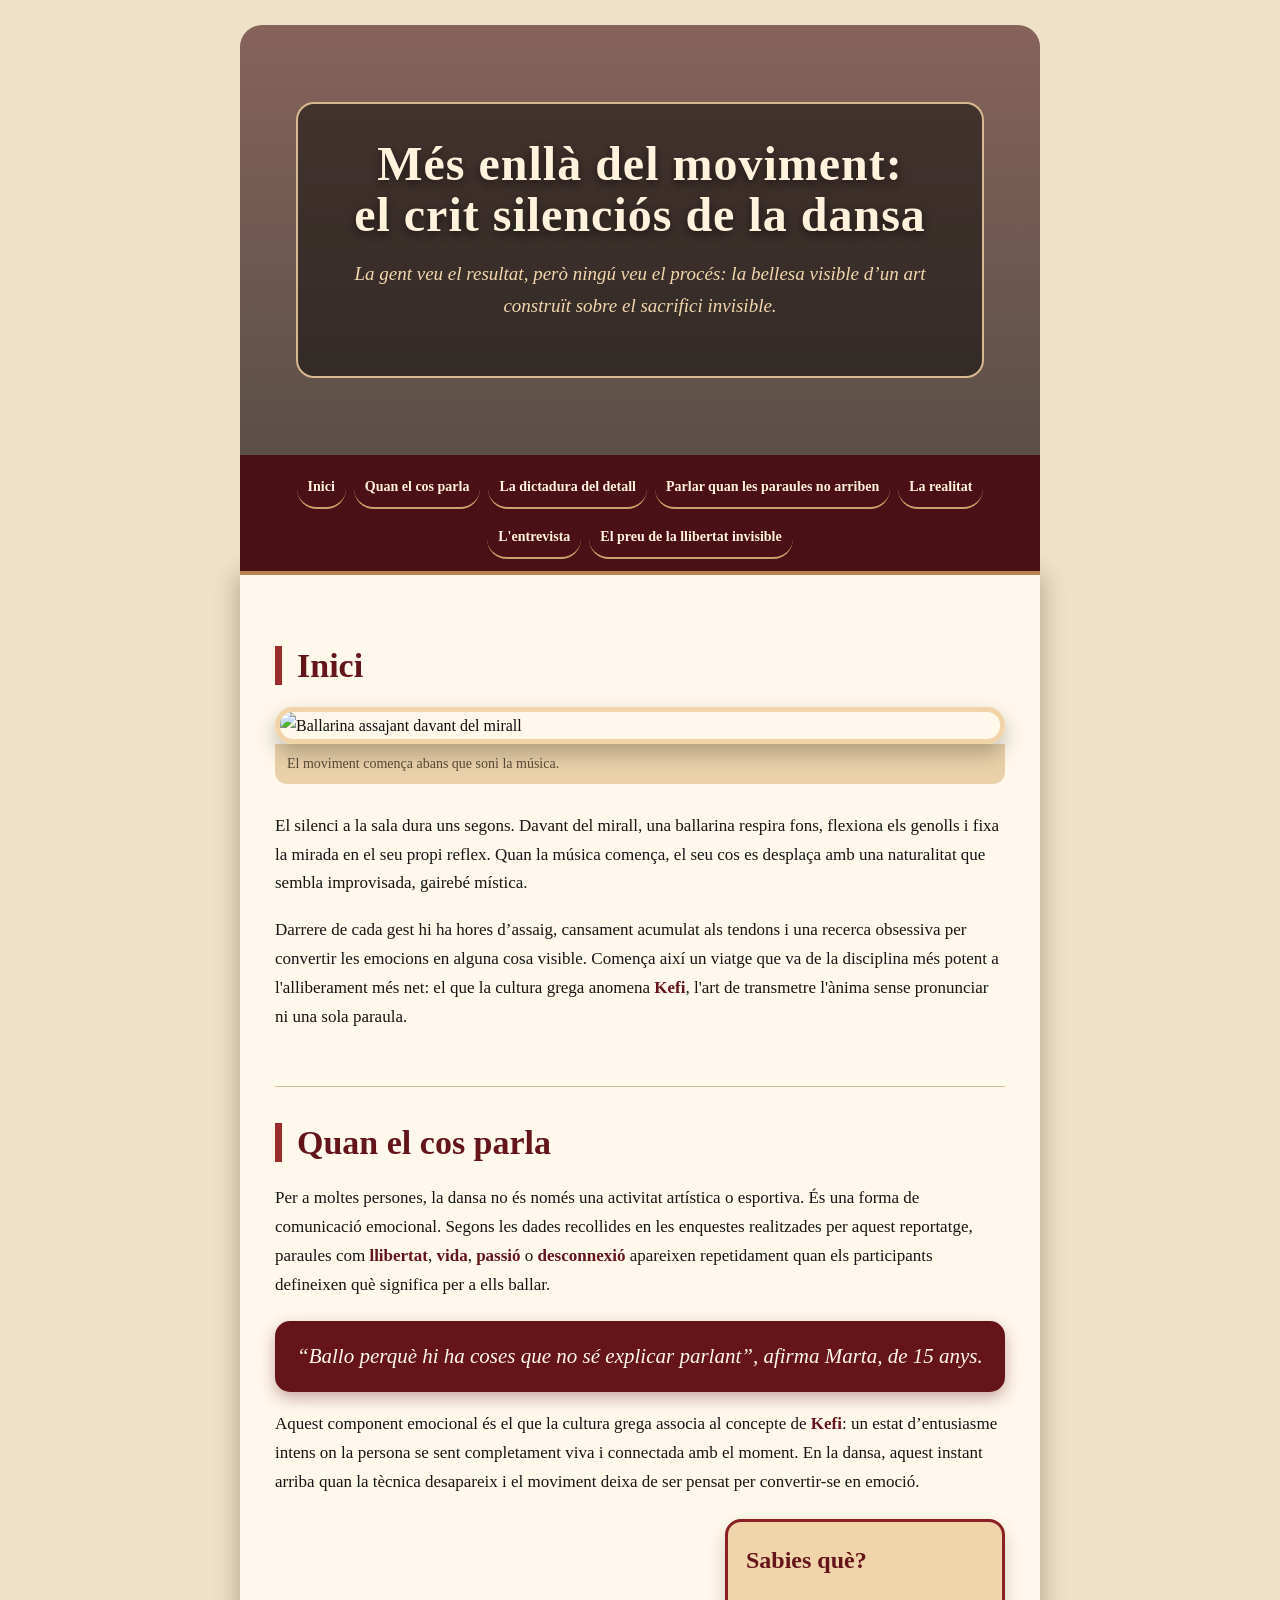
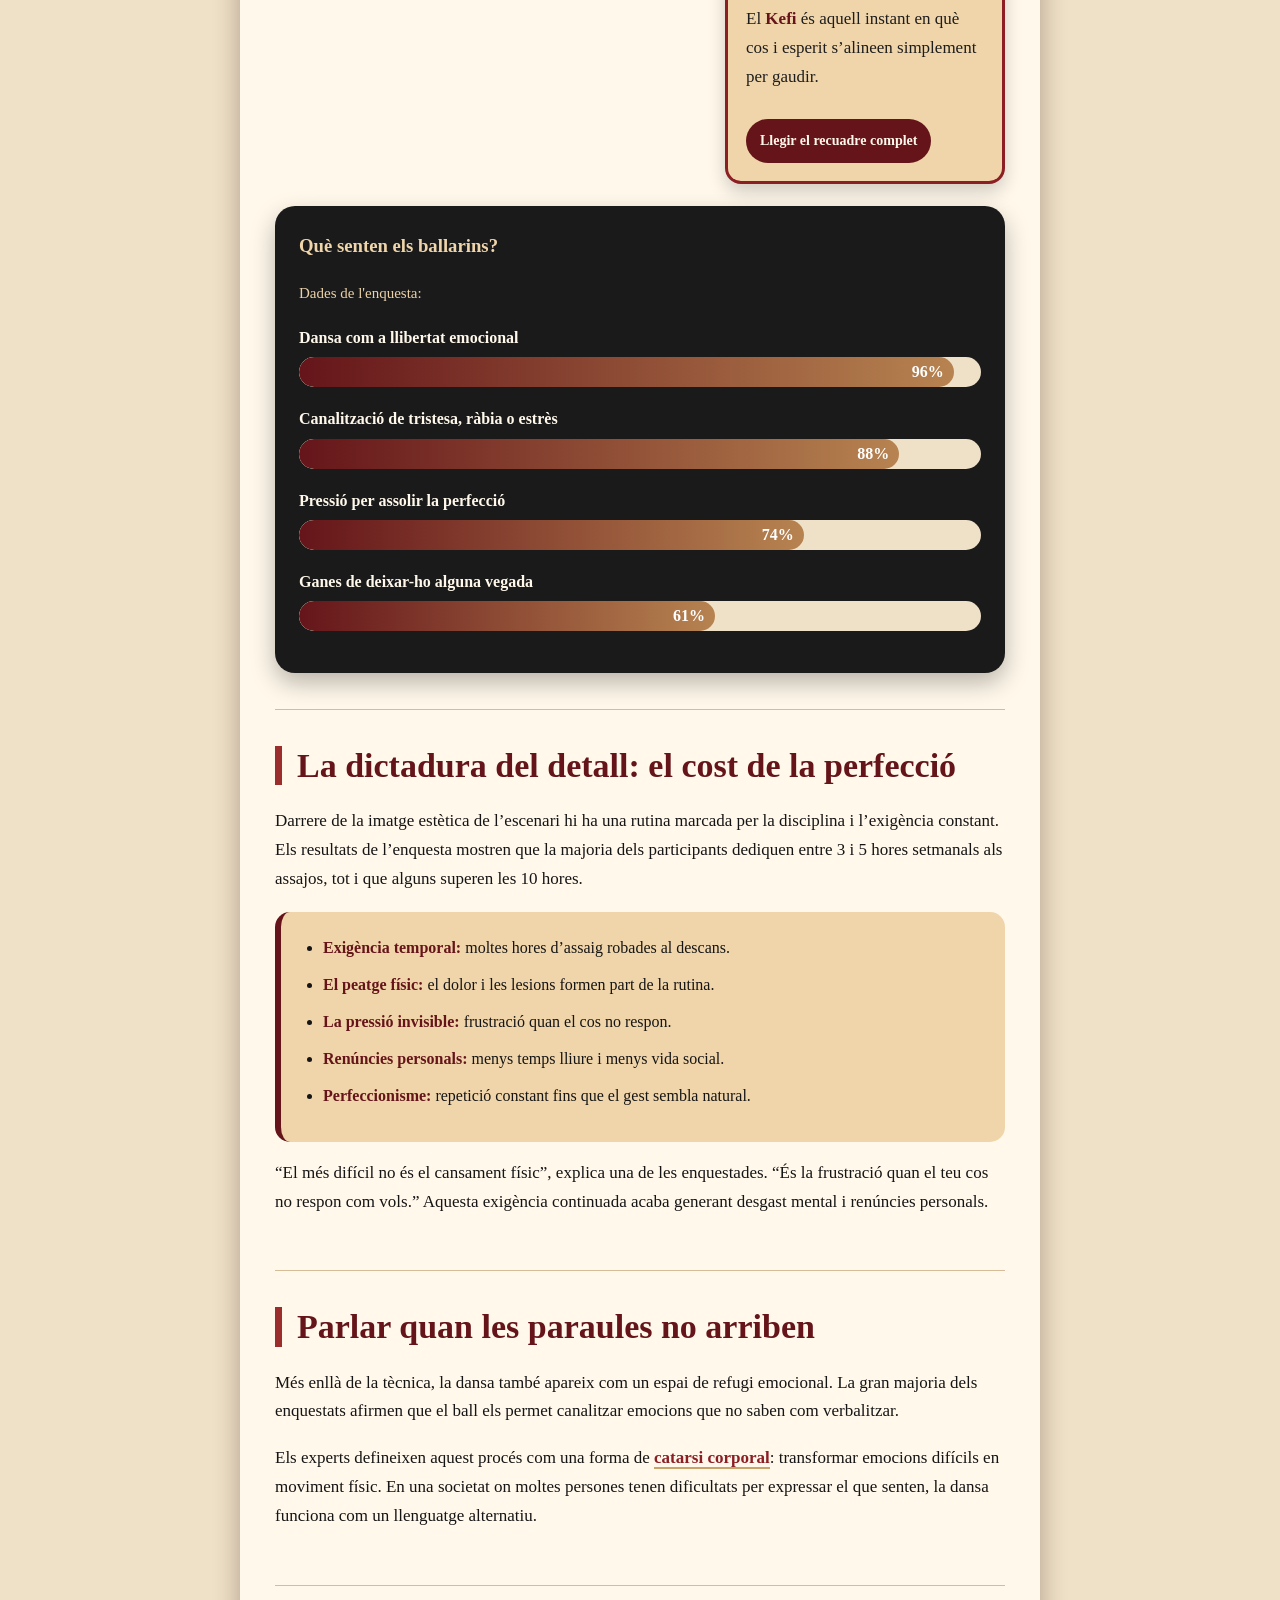
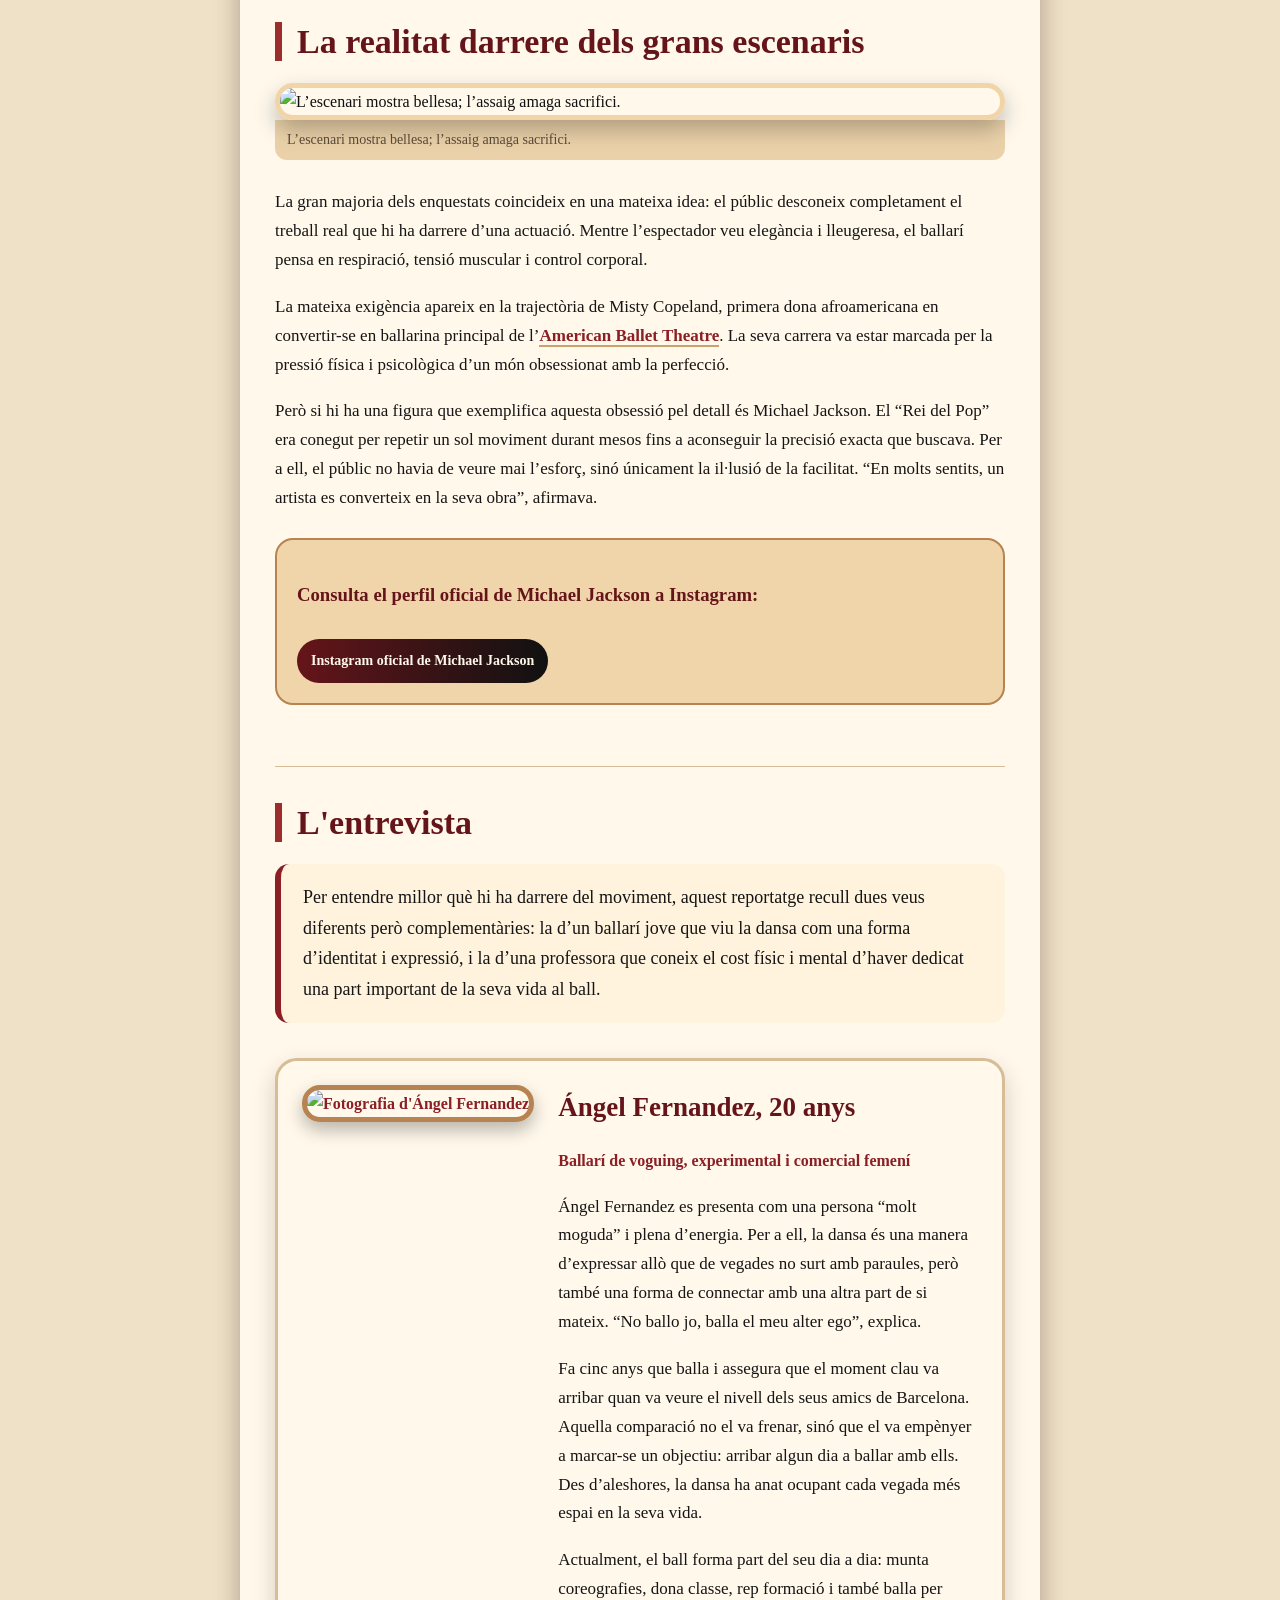
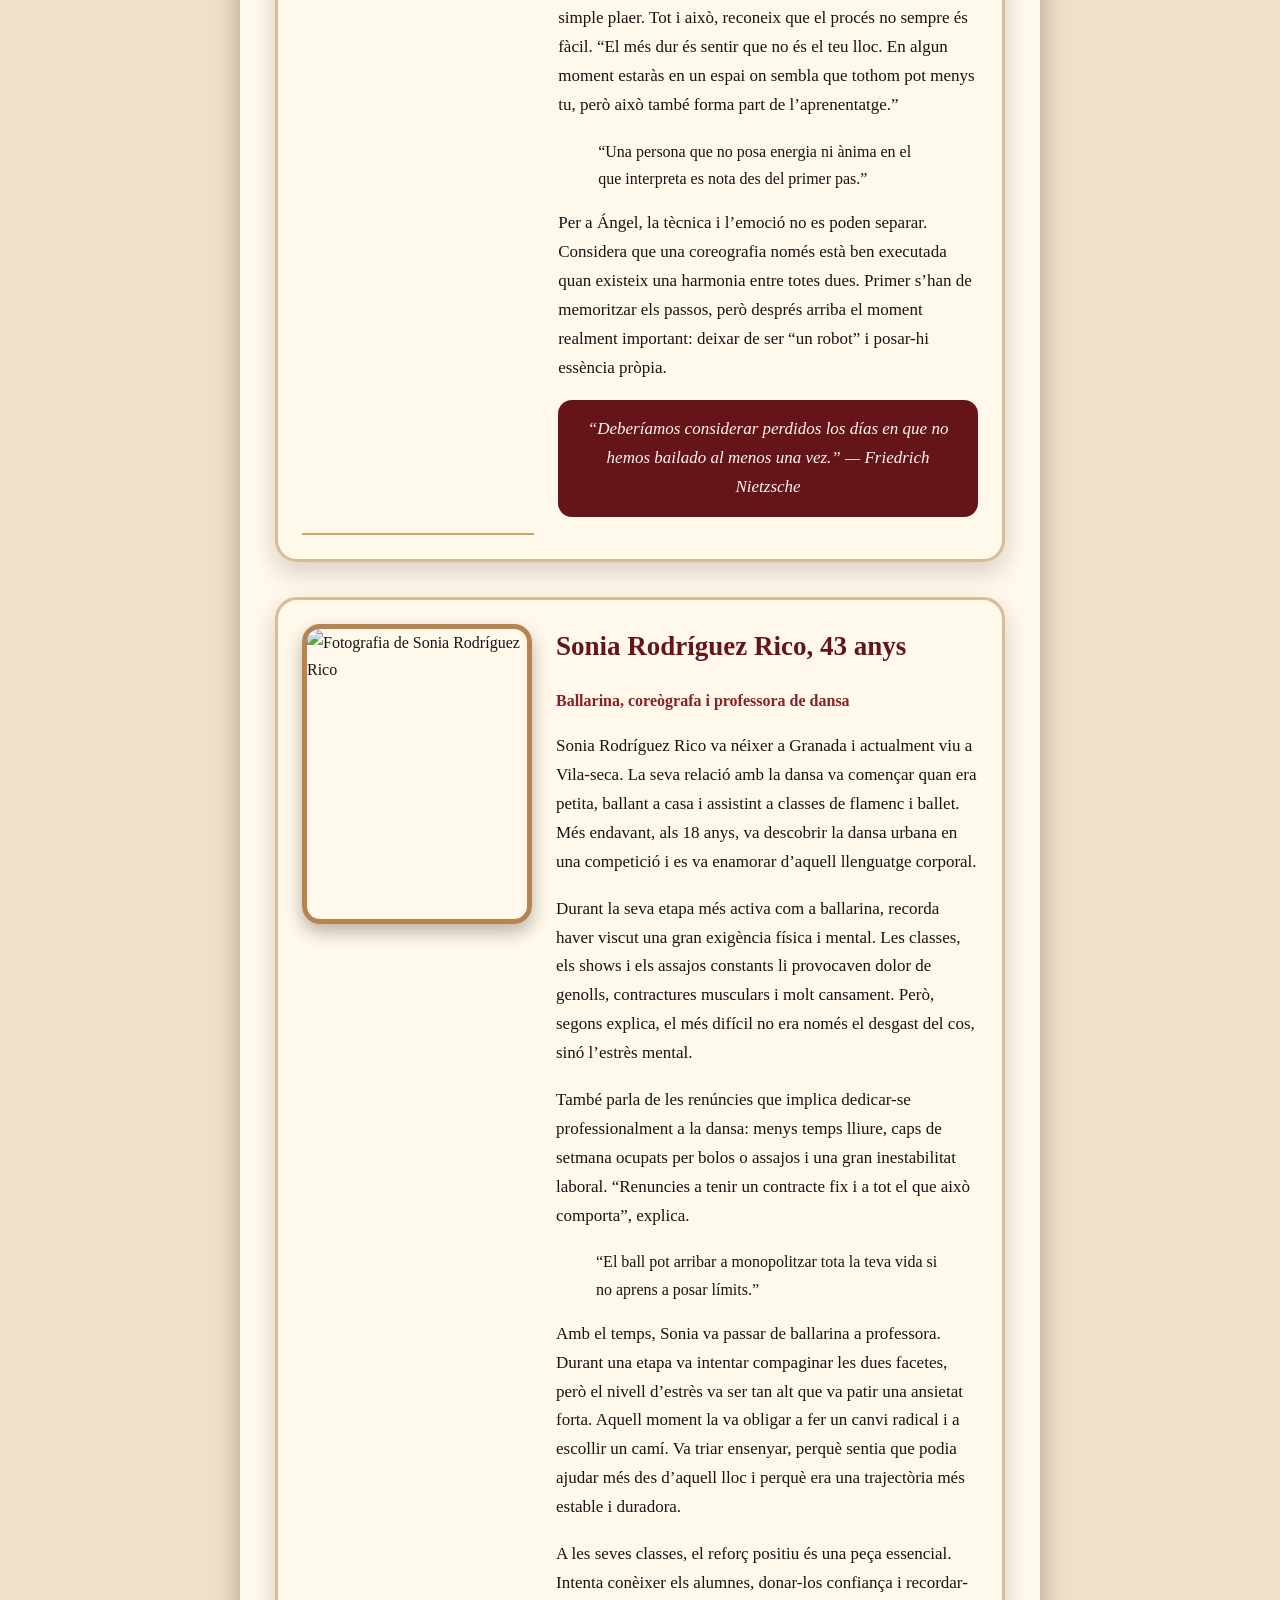
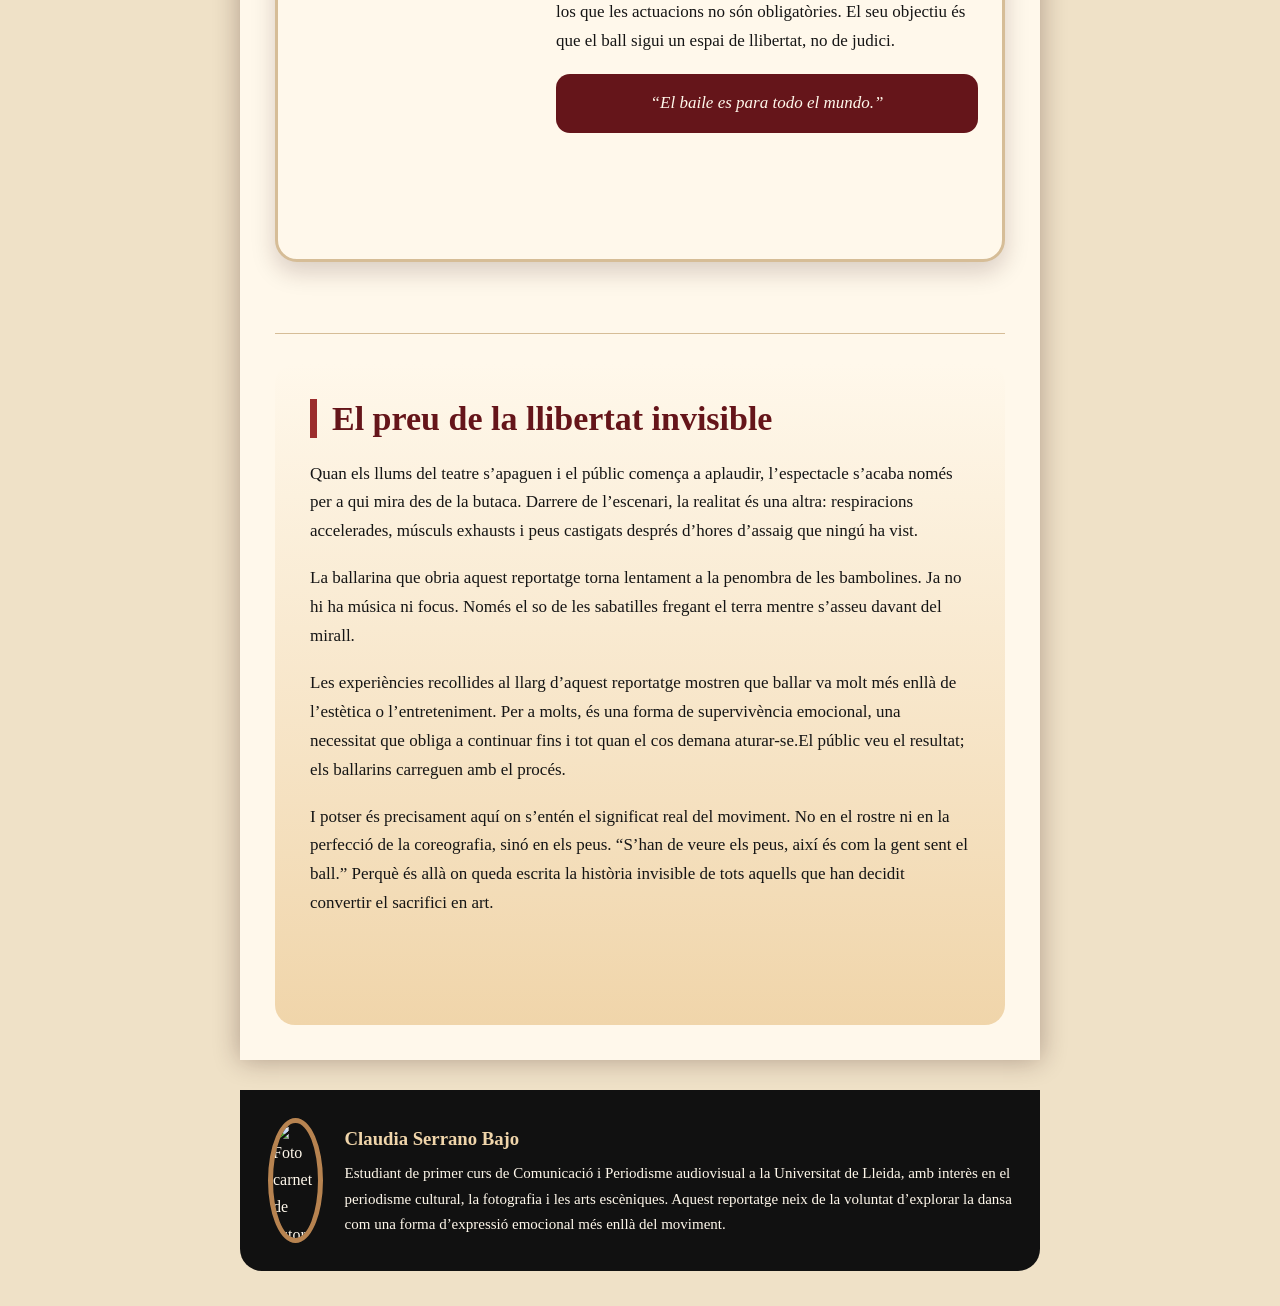
==== index.html @ 1369c663 "Add files via upload" ====
<!DOCTYPE html>
<html lang="ca">
<head>
    <meta charset="UTF-8">
    <meta name="description" content="Reportatge web sobre la dansa, el sacrifici i l'expressió emocional del moviment.">
    <meta name="keywords" content="dansa, kefi, catarsi corporal, moviment, sacrifici, ballarins">
    <meta name="author" content="Claudia Serrano Bajo">
    <meta name="viewport" content="width=device-width, initial-scale=1.0">
    <title>Més enllà del moviment: el crit silenciós de la dansa</title>
    <link rel="stylesheet" href="estils.css">
</head>

<body>

<header class="capcalera">
    <div class="capcalera-contingut">
        <h1>Més enllà del moviment:<br> el crit silenciós de la dansa</h1>
        <p class="subtitol">La gent veu el resultat, però ningú veu el procés: la bellesa visible d’un art construït sobre el sacrifici invisible.</p>
    </div>
   
</header>

<nav class="menu">
    <ul>
        <li><a href="#inici">Inici</a></li>
        <li><a href="#cos">Quan el cos parla</a></li>
        <li><a href="#detall">La dictadura del detall</a></li>
        <li><a href="#paraules">Parlar quan les paraules no arriben</a></li>
        <li><a href="#realitat">La realitat</a></li>
        <li><a href="#entrevista">L'entrevista</a></li>
        <li><a href="#preu">El preu de la llibertat invisible</a></li>
    </ul>
</nav>

<main class="contenidor">

<section id="inici" class="seccio entrada">
    <h2>Inici</h2>

    <figure>
        <img src="img/fotodansa10.jpg" alt="Ballarina assajant davant del mirall" class="foto-reportatge">
        <figcaption>El moviment comença abans que soni la música.</figcaption>
    </figure>

    <p>El silenci a la sala dura uns segons. Davant del mirall, una ballarina respira fons, flexiona els genolls i fixa la mirada en el seu propi reflex. Quan la música comença, el seu cos es desplaça amb una naturalitat que sembla improvisada, gairebé mística.</p>

    <p>Darrere de cada gest hi ha hores d’assaig, cansament acumulat als tendons i una recerca obsessiva per convertir les emocions en alguna cosa visible. Comença així un viatge que va de la disciplina més potent a l'alliberament més net: el que la cultura grega anomena <strong>Kefi</strong>, l'art de transmetre l'ànima sense pronunciar ni una sola paraula.</p>
</section>

<section id="cos" class="seccio">
    <h2>Quan el cos parla</h2>

    <p>Per a moltes persones, la dansa no és només una activitat artística o esportiva. És una forma de comunicació emocional. Segons les dades recollides en les enquestes realitzades per aquest reportatge, paraules com <strong>llibertat</strong>, <strong>vida</strong>, <strong>passió</strong> o <strong>desconnexió</strong> apareixen repetidament quan els participants defineixen què significa per a ells ballar.</p>

    <p class="frase-destacada">“Ballo perquè hi ha coses que no sé explicar parlant”, afirma Marta, de 15 anys.</p>

    <p>Aquest component emocional és el que la cultura grega associa al concepte de <strong>Kefi</strong>: un estat d’entusiasme intens on la persona se sent completament viva i connectada amb el moment. En la dansa, aquest instant arriba quan la tècnica desapareix i el moviment deixa de ser pensat per convertir-se en emoció.</p>

    <aside class="recuadre-sabies">
        <h3>Sabies què?</h3>
        <p>El <strong>Kefi</strong> és aquell instant en què cos i esperit s’alineen simplement per gaudir.</p>
        <a href="kefi.html" class="boto">Llegir el recuadre complet</a>
    </aside>

    <div class="infografia">
        <h3>Què senten els ballarins?</h3>
        <p class="intro-infografia">Dades de l'enquesta:</p>

        <div class="fila-dada">
            <span>Dansa com a llibertat emocional</span>
            <div class="barra"><div class="progres progres-96">96%</div></div>
        </div>

        <div class="fila-dada">
            <span>Canalització de tristesa, ràbia o estrès</span>
            <div class="barra"><div class="progres progres-88">88%</div></div>
        </div>

        <div class="fila-dada">
            <span>Pressió per assolir la perfecció</span>
            <div class="barra"><div class="progres progres-74">74%</div></div>
        </div>

        <div class="fila-dada">
            <span>Ganes de deixar-ho alguna vegada</span>
            <div class="barra"><div class="progres progres-61">61%</div></div>
        </div>
    </div>
</section>

<section id="detall" class="seccio">
    <h2>La dictadura del detall: el cost de la perfecció</h2>

    <p>Darrere de la imatge estètica de l’escenari hi ha una rutina marcada per la disciplina i l’exigència constant. Els resultats de l’enquesta mostren que la majoria dels participants dediquen entre 3 i 5 hores setmanals als assajos, tot i que alguns superen les 10 hores.</p>

    <ul class="llista">
        <li><strong>Exigència temporal:</strong> moltes hores d’assaig robades al descans.</li>
        <li><strong>El peatge físic:</strong> el dolor i les lesions formen part de la rutina.</li>
        <li><strong>La pressió invisible:</strong> frustració quan el cos no respon.</li>
        <li><strong>Renúncies personals:</strong> menys temps lliure i menys vida social.</li>
        <li><strong>Perfeccionisme:</strong> repetició constant fins que el gest sembla natural.</li>
    </ul>

    <p>“El més difícil no és el cansament físic”, explica una de les enquestades. “És la frustració quan el teu cos no respon com vols.” Aquesta exigència continuada acaba generant desgast mental i renúncies personals.</p>
</section>

<section id="paraules" class="seccio">
    <h2>Parlar quan les paraules no arriben</h2>

    <p>Més enllà de la tècnica, la dansa també apareix com un espai de refugi emocional. La gran majoria dels enquestats afirmen que el ball els permet canalitzar emocions que no saben com verbalitzar.</p>

    <p>Els experts defineixen aquest procés com una forma de <a href="catarsi.html">catarsi corporal</a>: transformar emocions difícils en moviment físic. En una societat on moltes persones tenen dificultats per expressar el que senten, la dansa funciona com un llenguatge alternatiu.</p>
</section>

<section id="realitat" class="seccio">
    <h2>La realitat darrere dels grans escenaris</h2>

    <figure>
       <img src="img/escenari.jpg"  alt="L’escenari mostra bellesa; l’assaig amaga sacrifici." class="foto-reportatge">

        <figcaption>L’escenari mostra bellesa; l’assaig amaga sacrifici.</figcaption>
    </figure>

    <p>La gran majoria dels enquestats coincideix en una mateixa idea: el públic desconeix completament el treball real que hi ha darrere d’una actuació. Mentre l’espectador veu elegància i lleugeresa, el ballarí pensa en respiració, tensió muscular i control corporal.</p>

    <p>La mateixa exigència apareix en la trajectòria de Misty Copeland, primera dona afroamericana en convertir-se en ballarina principal de l’<a href="https://www.abt.org/" target="_blank">American Ballet Theatre</a>. La seva carrera va estar marcada per la pressió física i psicològica d’un món obsessionat amb la perfecció.</p>

    <p>Però si hi ha una figura que exemplifica aquesta obsessió pel detall és Michael Jackson. El “Rei del Pop” era conegut per repetir un sol moviment durant mesos fins a aconseguir la precisió exacta que buscava. Per a ell, el públic no havia de veure mai l’esforç, sinó únicament la il·lusió de la facilitat. “En molts sentits, un artista es converteix en la seva obra”, afirmava.</p>

    <div class="xarxa-social">
        <h3>Consulta el perfil oficial de Michael Jackson a Instagram:</h3>
      
        <a href="https://www.instagram.com/michaeljackson/" target="_blank" class="boto xarxa">Instagram oficial de Michael Jackson</a>
    </div>

   
</section>

<section id="entrevista" class="seccio entrevista">
    <h2>L'entrevista</h2>

    <p class="intro-entrevista">
        Per entendre millor què hi ha darrere del moviment, aquest reportatge recull dues veus diferents però complementàries: la d’un ballarí jove que viu la dansa com una forma d’identitat i expressió, i la d’una professora que coneix el cost físic i mental d’haver dedicat una part important de la seva vida al ball.
    </p>

    <article class="targeta-entrevista">
        <a href="https://www.instagram.com/reel/DVLsGmsCKHO/?igsh=cmtwdjNpZnY5OGtq" target="_blank">

    <img src="img/fotoangel.jpg" 
         alt="Fotografia d'Ángel Fernandez" 
         class="foto-entrevista">

</a>
        <div class="text-entrevista">
            <h3>Ángel Fernandez, 20 anys</h3>
            <p class="perfil">Ballarí de voguing, experimental i comercial femení</p>

            <p>Ángel Fernandez es presenta com una persona “molt moguda” i plena d’energia. Per a ell, la dansa és una manera d’expressar allò que de vegades no surt amb paraules, però també una forma de connectar amb una altra part de si mateix. “No ballo jo, balla el meu alter ego”, explica.</p>

            <p>Fa cinc anys que balla i assegura que el moment clau va arribar quan va veure el nivell dels seus amics de Barcelona. Aquella comparació no el va frenar, sinó que el va empènyer a marcar-se un objectiu: arribar algun dia a ballar amb ells. Des d’aleshores, la dansa ha anat ocupant cada vegada més espai en la seva vida.</p>

            <p>Actualment, el ball forma part del seu dia a dia: munta coreografies, dona classe, rep formació i també balla per simple plaer. Tot i això, reconeix que el procés no sempre és fàcil. “El més dur és sentir que no és el teu lloc. En algun moment estaràs en un espai on sembla que tothom pot menys tu, però això també forma part de l’aprenentatge.”</p>

            <blockquote>
                “Una persona que no posa energia ni ànima en el que interpreta es nota des del primer pas.”
            </blockquote>

            <p>Per a Ángel, la tècnica i l’emoció no es poden separar. Considera que una coreografia només està ben executada quan existeix una harmonia entre totes dues. Primer s’han de memoritzar els passos, però després arriba el moment realment important: deixar de ser “un robot” i posar-hi essència pròpia.</p>

            <p class="frase-final">“Deberíamos considerar perdidos los días en que no hemos bailado al menos una vez.” — Friedrich Nietzsche</p>
        </div>
    </article>

    <article class="targeta-entrevista">
        <img src="img/fotosonia.jpg" alt="Fotografia de Sonia Rodríguez Rico" class="foto-entrevista">

        <div class="text-entrevista">
            <h3>Sonia Rodríguez Rico, 43 anys</h3>
            <p class="perfil">Ballarina, coreògrafa i professora de dansa</p>

            <p>Sonia Rodríguez Rico va néixer a Granada i actualment viu a Vila-seca. La seva relació amb la dansa va començar quan era petita, ballant a casa i assistint a classes de flamenc i ballet. Més endavant, als 18 anys, va descobrir la dansa urbana en una competició i es va enamorar d’aquell llenguatge corporal.</p>

            <p>Durant la seva etapa més activa com a ballarina, recorda haver viscut una gran exigència física i mental. Les classes, els shows i els assajos constants li provocaven dolor de genolls, contractures musculars i molt cansament. Però, segons explica, el més difícil no era només el desgast del cos, sinó l’estrès mental.</p>

            <p>També parla de les renúncies que implica dedicar-se professionalment a la dansa: menys temps lliure, caps de setmana ocupats per bolos o assajos i una gran inestabilitat laboral. “Renuncies a tenir un contracte fix i a tot el que això comporta”, explica.</p>

            <blockquote>
                “El ball pot arribar a monopolitzar tota la teva vida si no aprens a posar límits.”
            </blockquote>

            <p>Amb el temps, Sonia va passar de ballarina a professora. Durant una etapa va intentar compaginar les dues facetes, però el nivell d’estrès va ser tan alt que va patir una ansietat forta. Aquell moment la va obligar a fer un canvi radical i a escollir un camí. Va triar ensenyar, perquè sentia que podia ajudar més des d’aquell lloc i perquè era una trajectòria més estable i duradora.</p>

            <p>A les seves classes, el reforç positiu és una peça essencial. Intenta conèixer els alumnes, donar-los confiança i recordar-los que les actuacions no són obligatòries. El seu objectiu és que el ball sigui un espai de llibertat, no de judici.</p>

            <p class="frase-final">“El baile es para todo el mundo.”</p>
            <div class="instagram-centre">
    <blockquote class="instagram-media" 
        data-instgrm-permalink="https://www.instagram.com/reel/DVLsGmsCKHO/" 
        data-instgrm-version="14">
    </blockquote>
</div>

<script async src="//www.instagram.com/embed.js"></script>
        </div>
    </article>
</section>


<section id="preu" class="seccio final">
    <h2>El preu de la llibertat invisible</h2>

    <p>Quan els llums del teatre s’apaguen i el públic comença a aplaudir, l’espectacle s’acaba només per a qui mira des de la butaca. Darrere de l’escenari, la realitat és una altra: respiracions accelerades, músculs exhausts i peus castigats després d’hores d’assaig que ningú ha vist.</p>

    <p>La ballarina que obria aquest reportatge torna lentament a la penombra de les bambolines. Ja no hi ha música ni focus. Només el so de les sabatilles fregant el terra mentre s’asseu davant del mirall.</p>

    <p>Les experiències recollides al llarg d’aquest reportatge mostren que ballar va molt més enllà de l’estètica o l’entreteniment. Per a molts, és una forma de supervivència emocional, una necessitat que obliga a continuar fins i tot quan el cos demana aturar-se.El públic veu el resultat; els ballarins carreguen amb el procés.</p>
    <p>I potser és precisament aquí on s’entén el significat real del moviment. No en el rostre ni en la perfecció de la coreografia, sinó en els peus. “S’han de veure els peus, així és com la gent sent el ball.” Perquè és allà on queda escrita la història invisible de tots aquells que han decidit convertir el sacrifici en art.</p>

    <div class="tweet-centre">

    <blockquote class="twitter-tweet" data-width="450">
        <a href="https://x.com/imnottclauus/status/2054605632154591335?s=46&t=WceBa_Wd0nOsh4Gu5JE8GQ"></a>
    </blockquote>

</div>

<script async src="https://platform.twitter.com/widgets.js" charset="utf-8"></script>
</section>

</main>

<footer class="peu">
    <img src="img/foto-meva.jpg" alt="Foto carnet de autora">
    <div>
        <h3>Claudia Serrano Bajo</h3>
        <p>
Estudiant de primer curs de Comunicació i Periodisme audiovisual a la Universitat de Lleida, amb interès en el periodisme cultural, la fotografia i les arts escèniques. Aquest reportatge neix de la voluntat d’explorar la dansa com una forma d’expressió emocional més enllà del moviment.
</p>
    </div>
</footer>

</body>
</html>
---- estils.css ----
* {
    box-sizing: border-box;
}

html {
    scroll-behavior: smooth;
}

body {
    margin: 0;
    background-color: #efe1c7;
    color: #151515;
    font-family: Georgia, 'Times New Roman', serif;
    line-height: 1.7;
    position: relative;
    overflow-x: hidden;
}


.capcalera {
    width: 800px;
    margin: 25px auto 0 auto;
    min-height: 430px;
    background-image:
        linear-gradient(rgba(58, 8, 12, 0.58), rgba(20, 10, 10, 0.68)),
        url('img/fotodansa1.jpg');
    background-size: cover;
    background-position: center;
    border-radius: 22px 22px 0 0;
    display: flex;
    align-items: center;
    justify-content: center;
    animation: moviment-fons 12s ease-in-out infinite alternate;
}

@keyframes moviment-fons {
    from {
        background-position: center;
    }
    to {
        background-position: center top;
    }
}

.capcalera-contingut {
    width: 86%;
    padding: 35px;
    text-align: center;
    background: rgba(0, 0, 0, 0.48);
    border: 2px solid #d8b98f;
    border-radius: 18px;
}

h1 {
    margin: 0;
    color: #fff3dd;
    font-size: 48px;
    line-height: 1.05;
    letter-spacing: 1px;
    text-shadow: 0 4px 10px rgba(0, 0, 0, 0.55);
}

.subtitol {
    color: #f3d7ad;
    font-size: 19px;
    margin-top: 18px;
    font-style: italic;
}



.menu {
    width: 800px;
    margin: 0 auto;
    background: #4b1015;
    position: sticky;
    top: 0;
    z-index: 100;
    border-bottom: 4px solid #b78350;
}

.menu ul {
    margin: 0;
    padding: 12px;
    list-style: none;
    display: flex;
    justify-content: center;
    flex-wrap: wrap;
    gap: 8px;
}

.menu a {
    display: block;
    color: #fff3dd;
    text-decoration: none;
    padding: 8px 11px;
    border-radius: 20px;
    font-size: 14px;
    font-weight: bold;
    transition: background 0.3s, color 0.3s, transform 0.3s;
}

.menu a:hover {
    background: #fff3dd;
    color: #4b1015;
    transform: translateY(-2px);
}



.contenidor {
    width: 800px;
    margin: 0 auto 30px auto;
    background: #fff8eb;
    padding: 35px;
    box-shadow: 0 0 25px rgba(45, 10, 10, 0.32);
}

.seccio {
    padding: 36px 0;
    border-bottom: 1px solid #d6bd97;
}

.seccio:last-child {
    border-bottom: none;
}

h2 {
    color: #65151a;
    font-size: 34px;
    line-height: 1.15;
    margin: 0 0 22px 0;
    padding-left: 15px;
    border-left: 7px solid #9b2d2d;
}

h3 {
    color: #65151a;
}

p {
    font-size: 17px;
    margin-bottom: 18px;
}

strong {
    color: #65151a;
}

a {
    color: #8b1f24;
    font-weight: bold;
    text-decoration: none;
    border-bottom: 2px solid #caa36b;
    transition: color 0.3s, border-color 0.3s;
}

a:hover {
    color: #bf6b30;
    border-color: #65151a;
}



figure {
    margin: 0 0 28px 0;
}

.foto-reportatge {
    width: 100%;
    display: block;
    border-radius: 18px;
    border: 5px solid #ead1a9;
    box-shadow: 0 10px 22px rgba(0, 0, 0, 0.25);
    filter: contrast(1.05) saturate(1.08);
    transition: transform 0.4s, filter 0.4s;
}

.foto-reportatge:hover {
    transform: scale(1.018);
    filter: contrast(1.12) saturate(1.2);
}

figcaption {
    font-size: 14px;
    color: #5a4a38;
    background: #ead1a9;
    padding: 8px 12px;
    border-radius: 0 0 12px 12px;
}



.frase-destacada {
    background: #65151a;
    color: #fff8eb;
    padding: 18px 22px;
    border-radius: 15px;
    font-size: 21px;
    font-style: italic;
    box-shadow: 0 6px 16px rgba(101, 21, 26, 0.35);
    animation: respiracio 3.2s ease-in-out infinite;
}

@keyframes respiracio {
    0% {
        transform: translateY(0);
    }
    50% {
        transform: translateY(-4px);
    }
    100% {
        transform: translateY(0);
    }
}

.recuadre-sabies {
    width: 280px;
    float: right;
    margin: 4px 0 22px 25px;
    padding: 18px;
    background: #f0d5aa;
    color: #1d1d1d;
    border: 3px solid #8b1f24;
    border-radius: 16px;
    box-shadow: 0 8px 18px rgba(0, 0, 0, 0.18);
    transition: transform 0.3s, box-shadow 0.3s;
}

.recuadre-sabies:hover {
    transform: rotate(-1deg) scale(1.03);
    box-shadow: 0 12px 24px rgba(0, 0, 0, 0.25);
}

.recuadre-sabies h3 {
    margin-top: 0;
    font-size: 24px;
}

.boto {
    display: inline-block;
    margin-top: 10px;
    padding: 10px 14px;
    background: #65151a;
    color: #fff8eb;
    border-radius: 25px;
    border: none;
    text-decoration: none;
    font-size: 14px;
    transition: background 0.3s, transform 0.3s;
}

.boto:hover {
    background: #111111;
    color: #fff8eb;
    transform: scale(1.05);
}



.infografia {
    clear: both;
    margin-top: 35px;
    padding: 24px;
    background: #1a1a1a;
    border-radius: 20px;
    color: #fff8eb;
    box-shadow: 0 10px 25px rgba(0, 0, 0, 0.28);
}

.infografia h3 {
    color: #f0d5aa;
    margin-top: 0;
}

.intro-infografia {
    font-size: 15px;
    color: #ead1a9;
}

.fila-dada {
    margin: 18px 0;
}

.fila-dada span {
    display: block;
    margin-bottom: 6px;
    font-weight: bold;
}

.barra {
    width: 100%;
    height: 30px;
    background: #efe1c7;
    border-radius: 30px;
    overflow: hidden;
}

.progres {
    height: 30px;
    line-height: 30px;
    text-align: right;
    padding-right: 10px;
    color: #fff;
    font-weight: bold;
    background: linear-gradient(90deg, #65151a, #b78350);
    border-radius: 30px;
    transition: transform 0.4s, filter 0.4s;
    animation: omplir 1.5s ease-out;
}

.progres:hover {
    transform: scaleX(1.03);
    filter: brightness(1.22);
}

@keyframes omplir {
    from {
        width: 0;
    }
}

.progres-96 {
    width: 96%;
}

.progres-88 {
    width: 88%;
}

.progres-74 {
    width: 74%;
}

.progres-61 {
    width: 61%;
}



.llista {
    background: #f0d5aa;
    padding: 22px 28px 22px 42px;
    border-radius: 15px;
    border-left: 6px solid #65151a;
}

.llista li {
    margin-bottom: 10px;
}



.xarxa-social {
    background: #f0d5aa;
    padding: 20px;
    border-radius: 18px;
    border: 2px solid #b78350;
    margin: 25px 0;
}

.xarxa {
    background: linear-gradient(90deg, #65151a, #111111);
}

.video {
    position: relative;
    width: 100%;
    padding-bottom: 56.25%;
    margin: 32px 0;
    border-radius: 18px;
    overflow: hidden;
    box-shadow: 0 10px 24px rgba(0, 0, 0, 0.28);
    border: 5px solid #ead1a9;
}

.video iframe {
    position: absolute;
    width: 100%;
    height: 100%;
    border: 0;
    top: 0;
    left: 0;
}





.intro-entrevista {
    font-size: 18px;
    background: #fff3dd;
    border-left: 6px solid #8b1f24;
    padding: 18px 22px;
    border-radius: 14px;
}

.targeta-entrevista {
    display: flex;
    gap: 24px;
    margin: 35px 0;
    padding: 24px;
    background: #fff8eb;
    border: 3px solid #d6bd97;
    border-radius: 22px;
    box-shadow: 0 10px 24px rgba(45, 10, 10, 0.18);
}

.foto-entrevista {
    width: 230px;
    height: 300px;
    object-fit: cover;
    border-radius: 18px;
    border: 5px solid #b78350;
    box-shadow: 0 8px 18px rgba(0, 0, 0, 0.28);
}

.text-entrevista {
    flex: 1;
}

.text-entrevista h3 {
    margin-top: 0;
    color: #65151a;
    font-size: 27px;
}

.perfil {
    font-weight: bold;
    color: #8b1f24;
    font-size: 16px;
    margin-top: -10px;
}

.frase-final {
    background: #65151a;
    color: #fff8eb;
    padding: 15px 18px;
    border-radius: 14px;
    font-style: italic;
    text-align: center;
}

@media (max-width: 850px) {
    .targeta-entrevista {
        flex-direction: column;
    }

    .foto-entrevista {
        width: 100%;
        height: auto;
    }
}



.final {
    background: linear-gradient(180deg, #fff8eb, #f0d5aa);
    padding: 35px;
    border-radius: 20px;
    margin-top: 30px;
}

.tancament {
    font-size: 24px;
    font-weight: bold;
    text-align: center;
    color: #65151a;
}

.peu {
    width: 800px;
    margin: 0 auto 35px auto;
    background: #111111;
    color: #fff8eb;
    padding: 28px;
    display: flex;
    align-items: center;
    gap: 22px;
    border-radius: 0 0 22px 22px;
}

.peu img {
    width: 125px;
    height: 125px;
    object-fit: cover;
    border-radius: 50%;
    border: 5px solid #b78350;
}

.peu h3 {
    color: #f0d5aa;
    margin: 0 0 6px 0;
}

.peu p {
    margin: 0;
    font-size: 15px;
}



@media (max-width: 850px) {
    .capcalera,
    .menu,
    .contenidor,
    .peu {
        width: 94%;
    }

    h1 {
        font-size: 34px;
    }

    .recuadre-sabies {
        float: none;
        width: 100%;
        margin: 20px 0;
    }

    .peu {
        flex-direction: column;
        text-align: center;
    }

}


.tweet-centre {
    width: 100%;

    display: flex;

    justify-content: center;

    align-items: center;

    margin-top: 40px;
}
.instagram-centre {
    display: flex;
    justify-content: center;
    margin: 35px 0;
}
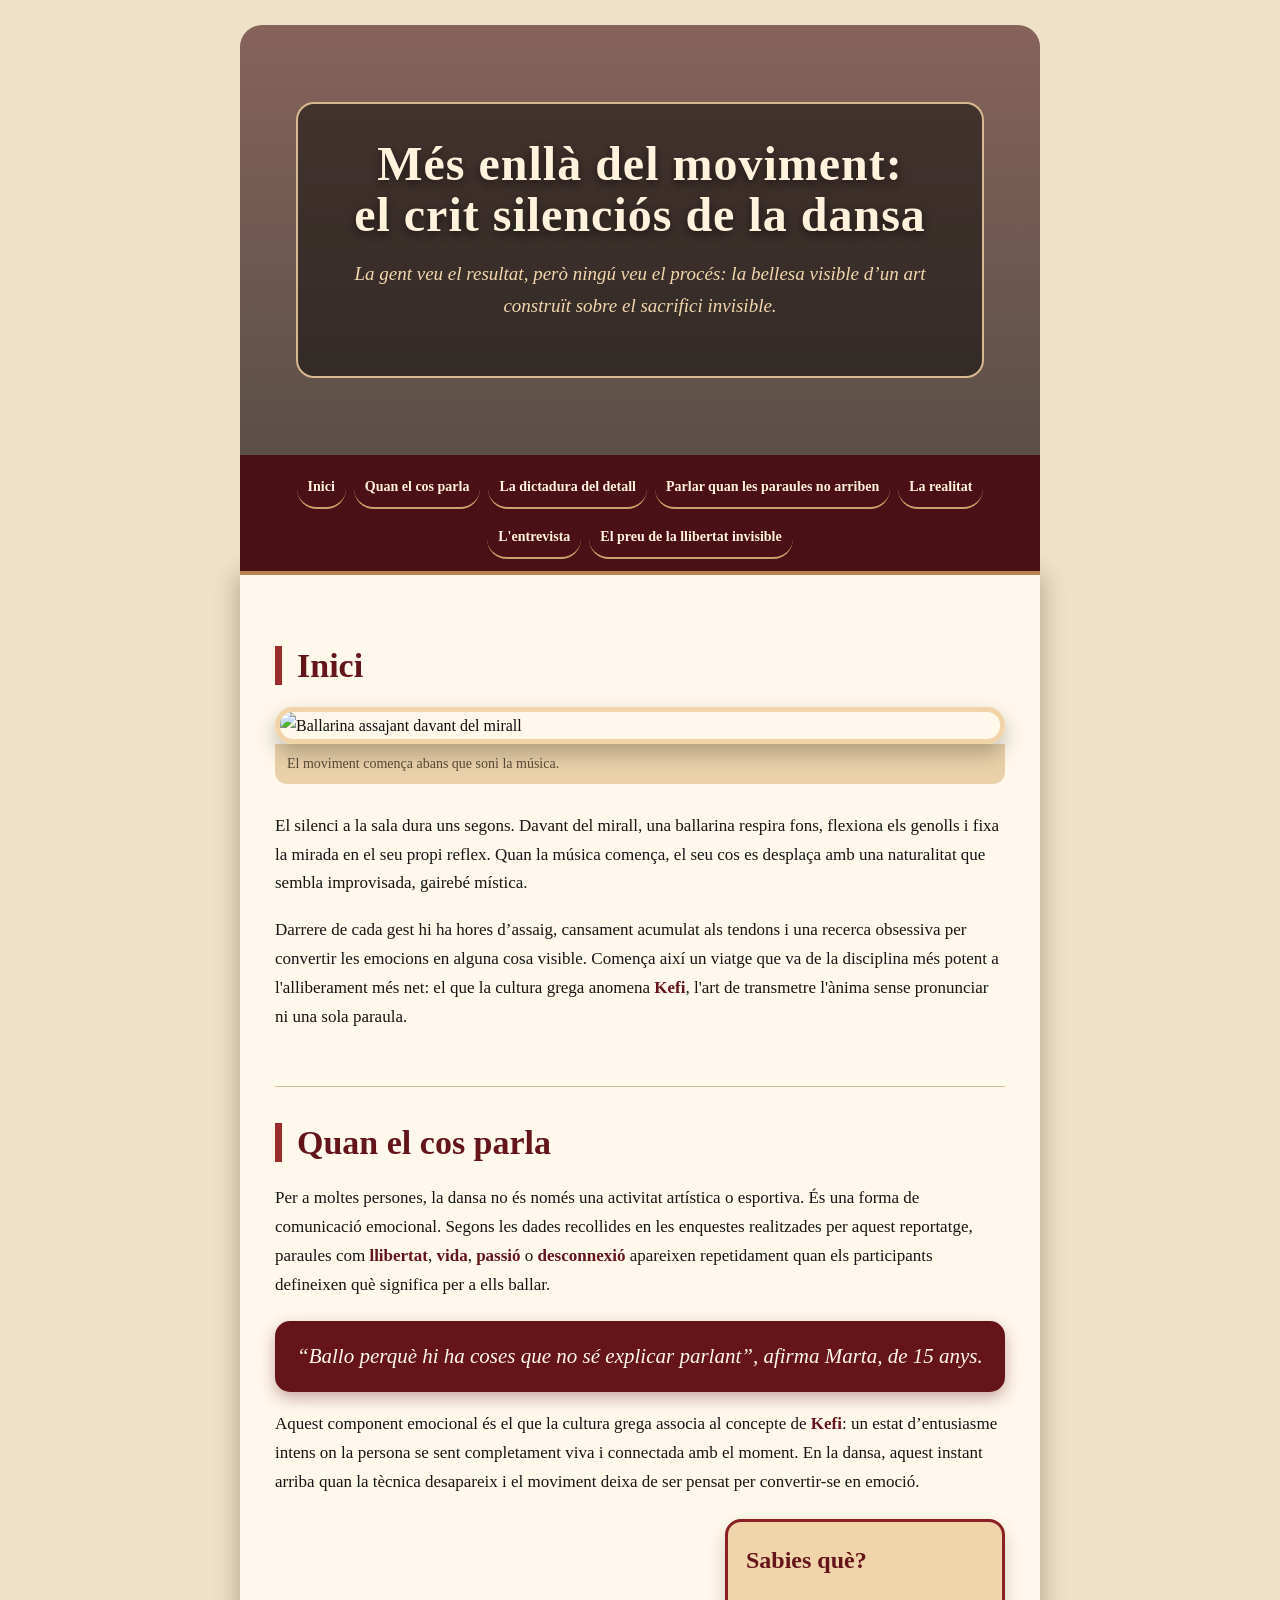
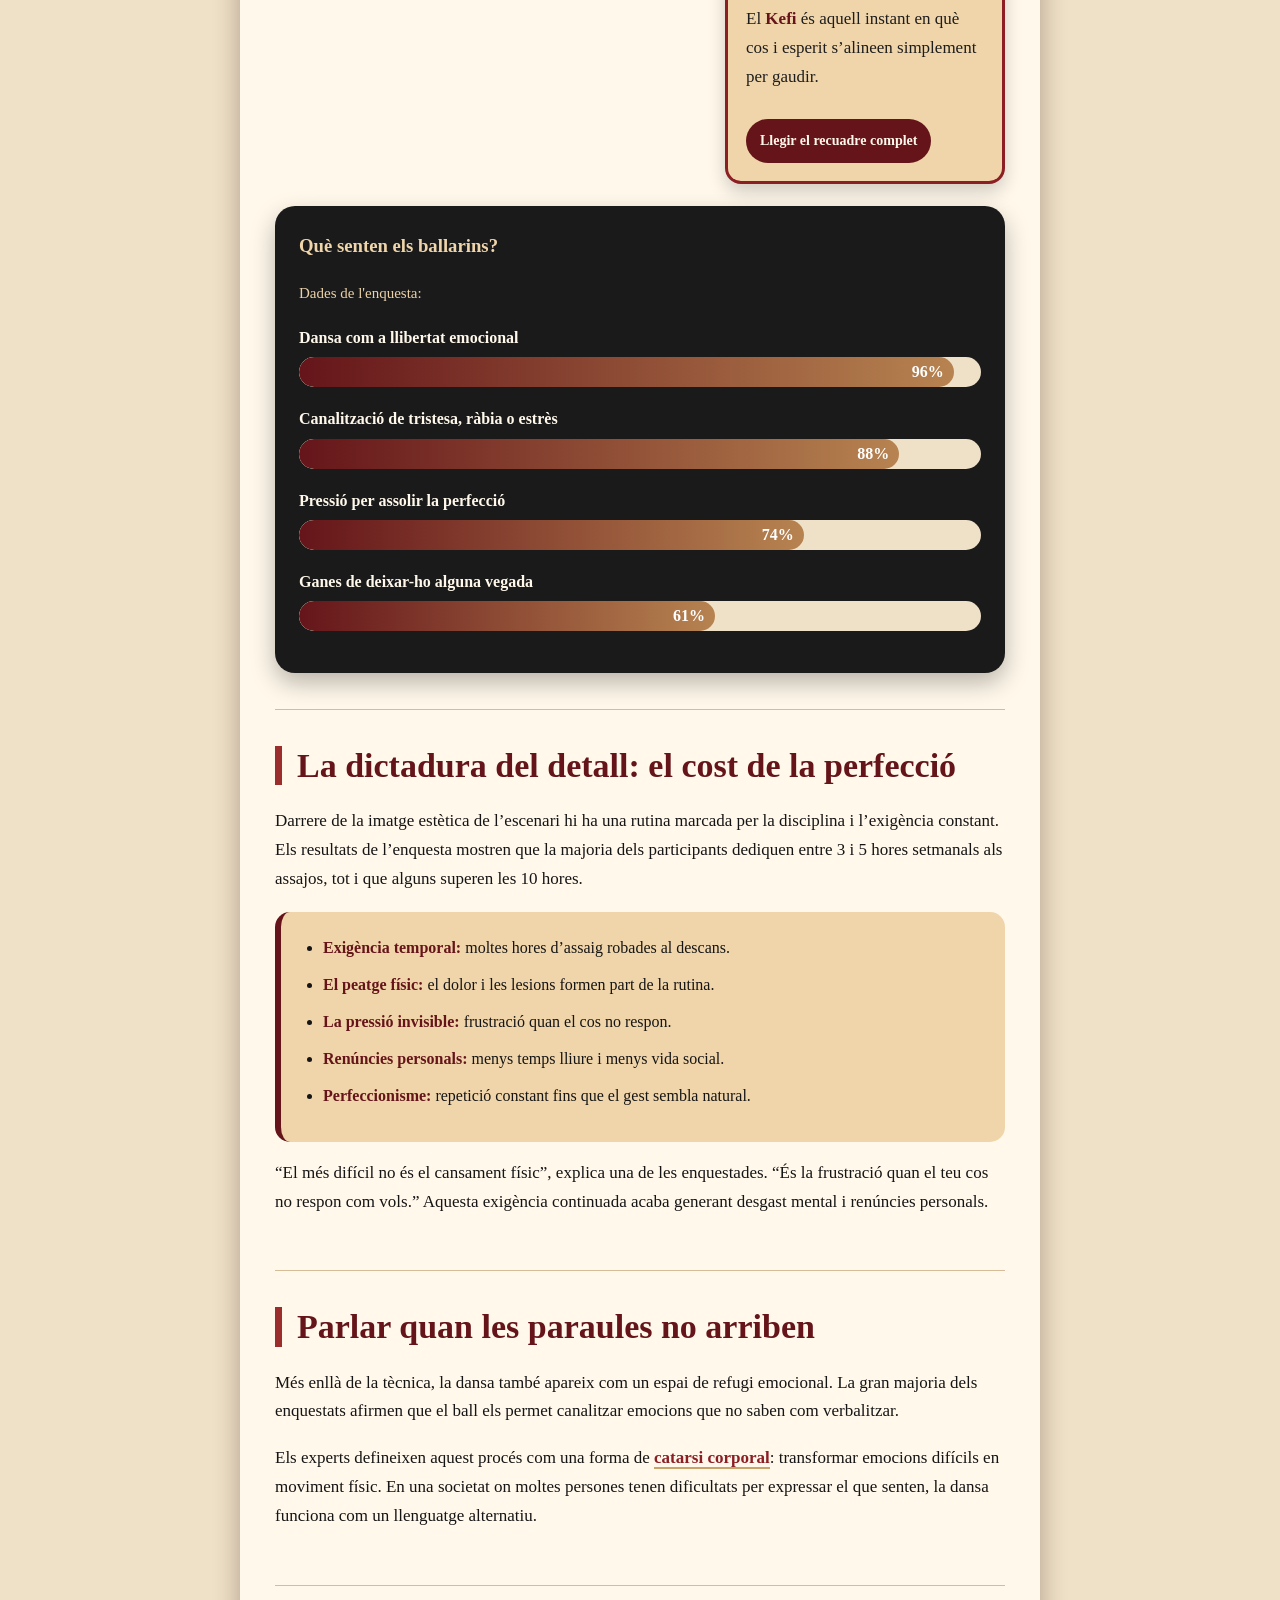
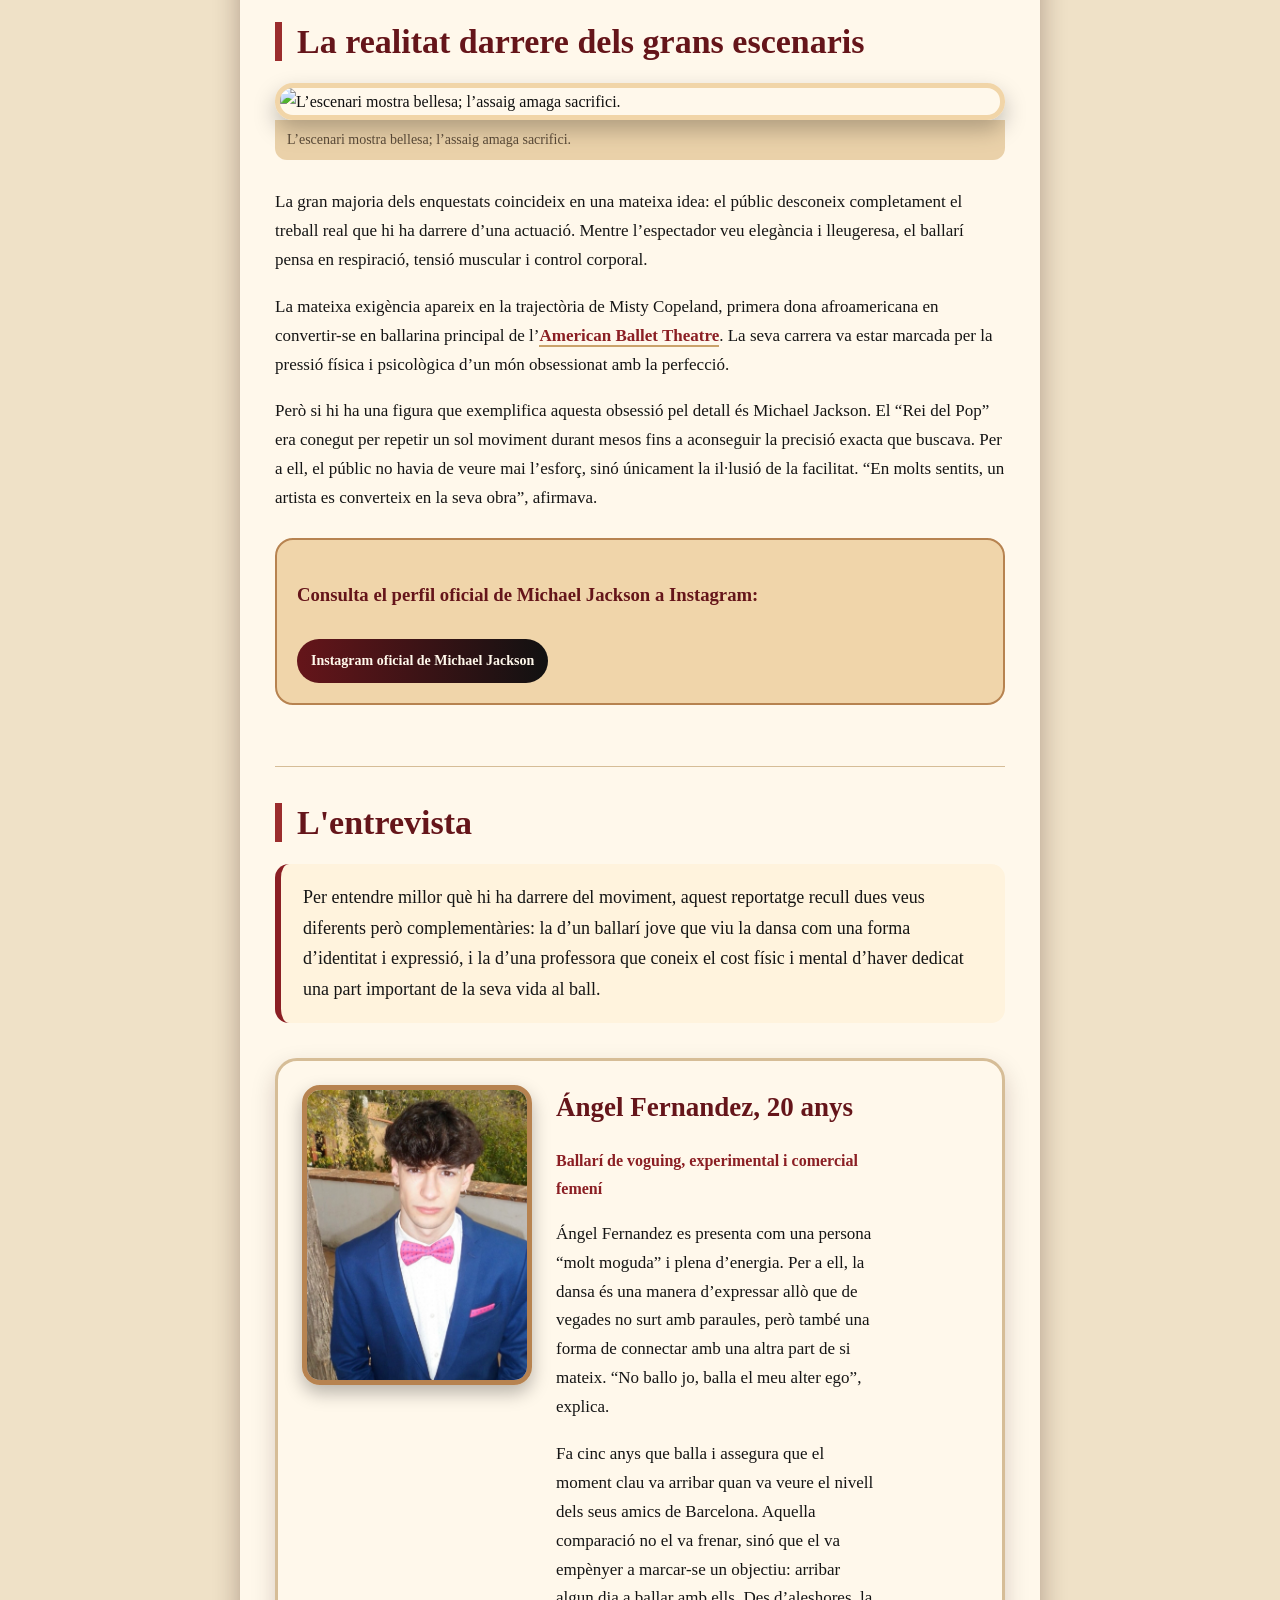
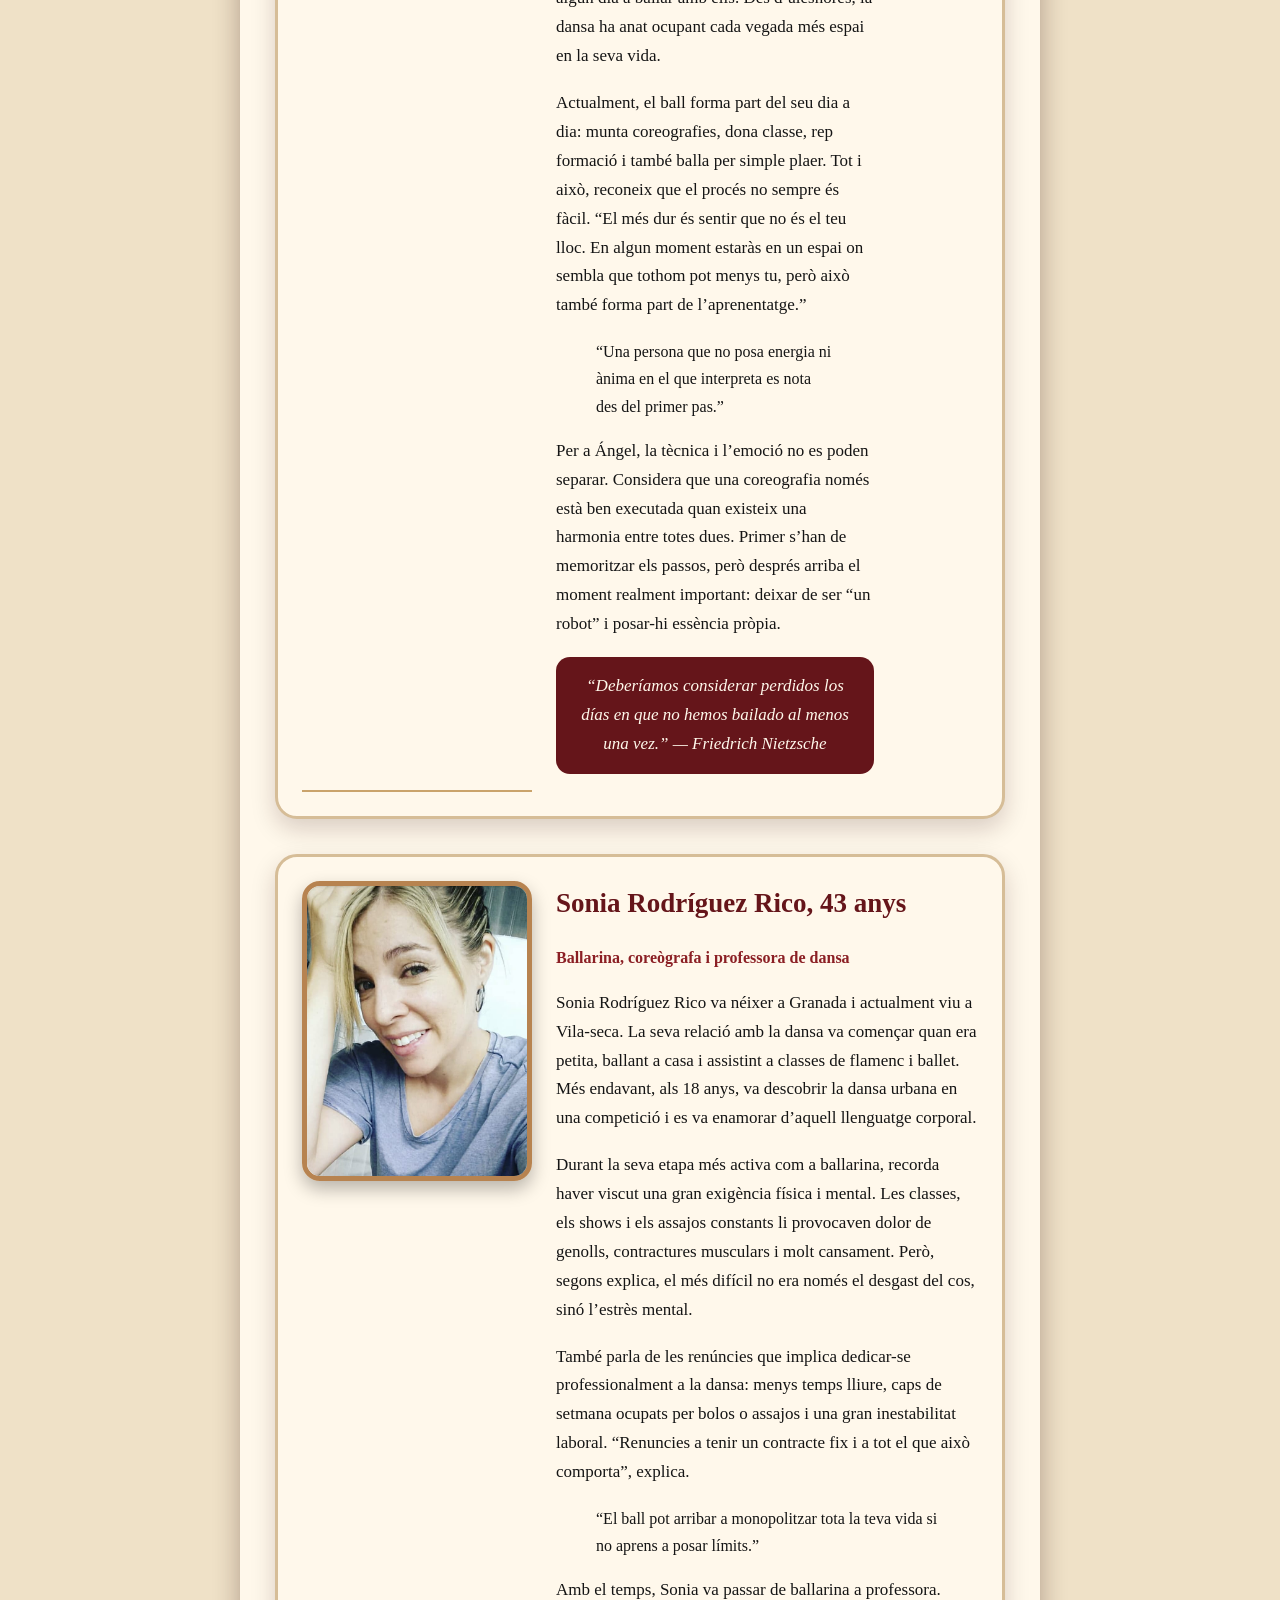
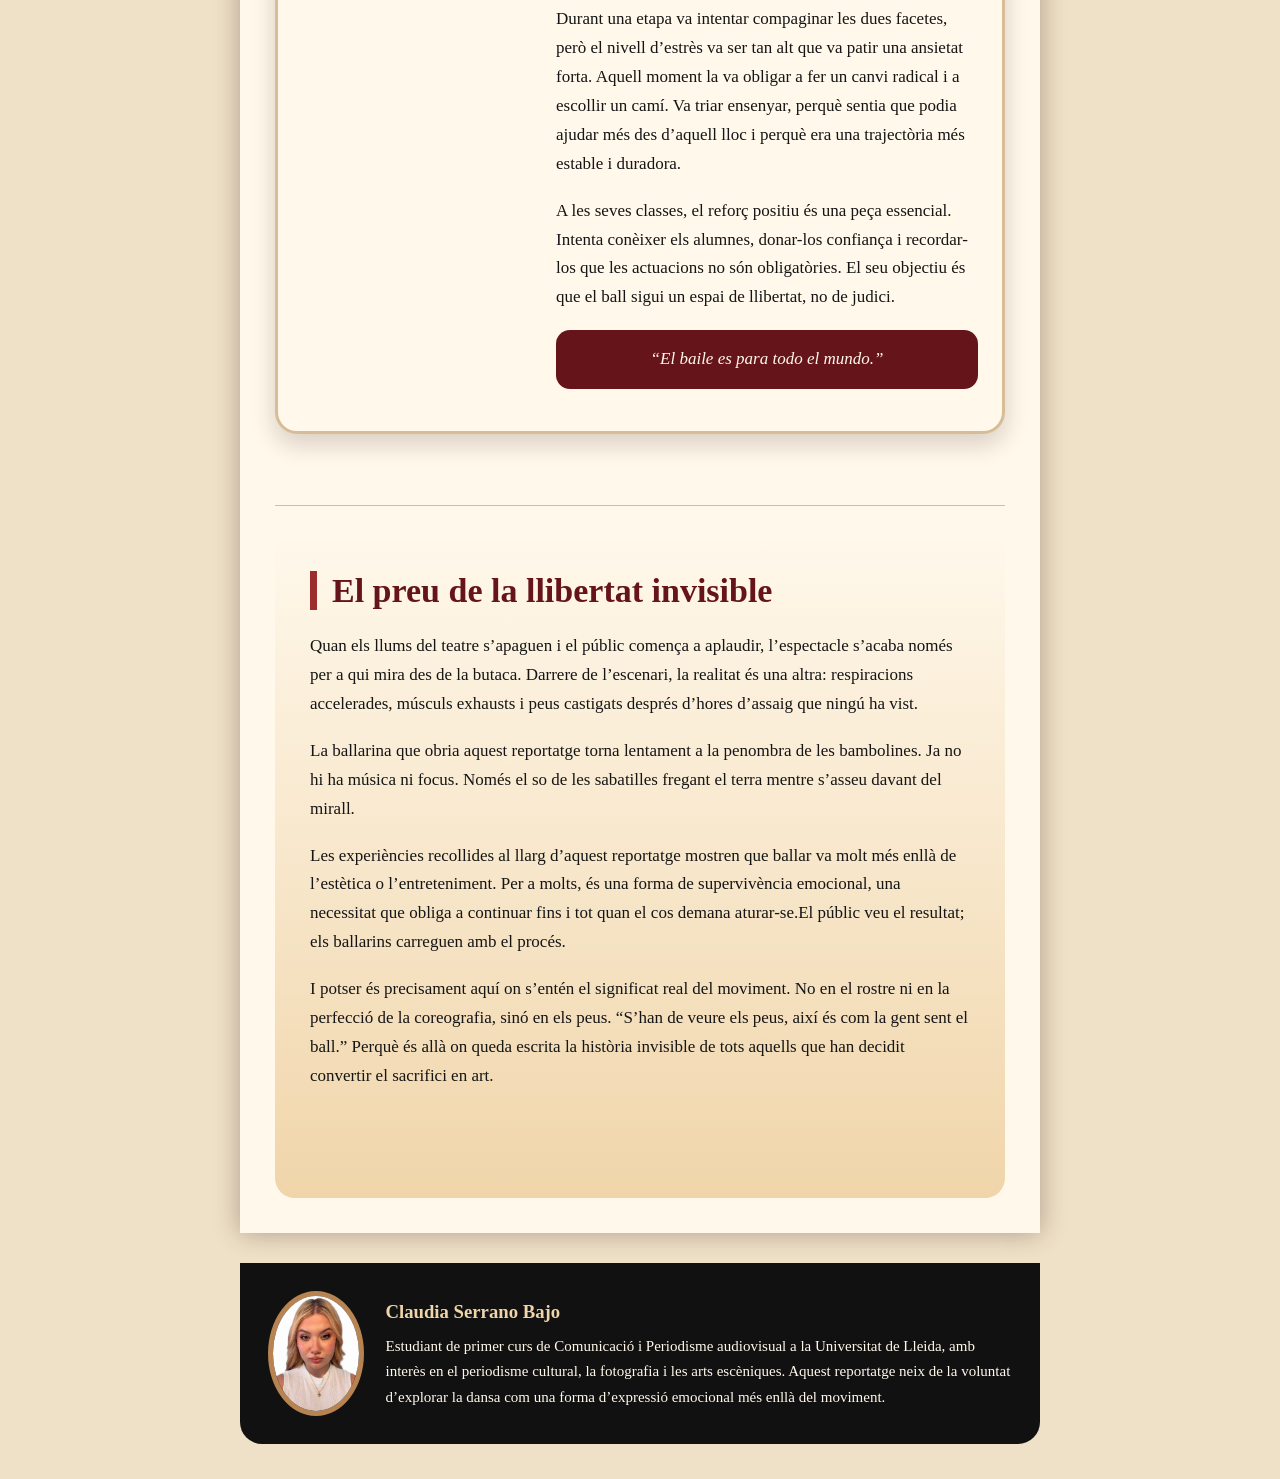
==== commit 0e0cc616: "Update index.html" ====
--- a/index.html
+++ b/index.html
@@ -169,6 +169,10 @@
 
             <p class="frase-final">“Deberíamos considerar perdidos los días en que no hemos bailado al menos una vez.” — Friedrich Nietzsche</p>
         </div>
+             <div class="instagram-centre">
+    <blockquote class="instagram-media" 
+        data-instgrm-permalink="https://www.instagram.com/reel/DVLsGmsCKHO/" 
+        data-instgrm-version="14">
     </article>
 
     <article class="targeta-entrevista">
@@ -193,11 +197,7 @@
             <p>A les seves classes, el reforç positiu és una peça essencial. Intenta conèixer els alumnes, donar-los confiança i recordar-los que les actuacions no són obligatòries. El seu objectiu és que el ball sigui un espai de llibertat, no de judici.</p>
 
             <p class="frase-final">“El baile es para todo el mundo.”</p>
-            <div class="instagram-centre">
-    <blockquote class="instagram-media" 
-        data-instgrm-permalink="https://www.instagram.com/reel/DVLsGmsCKHO/" 
-        data-instgrm-version="14">
-    </blockquote>
+
 </div>
 
 <script async src="//www.instagram.com/embed.js"></script>
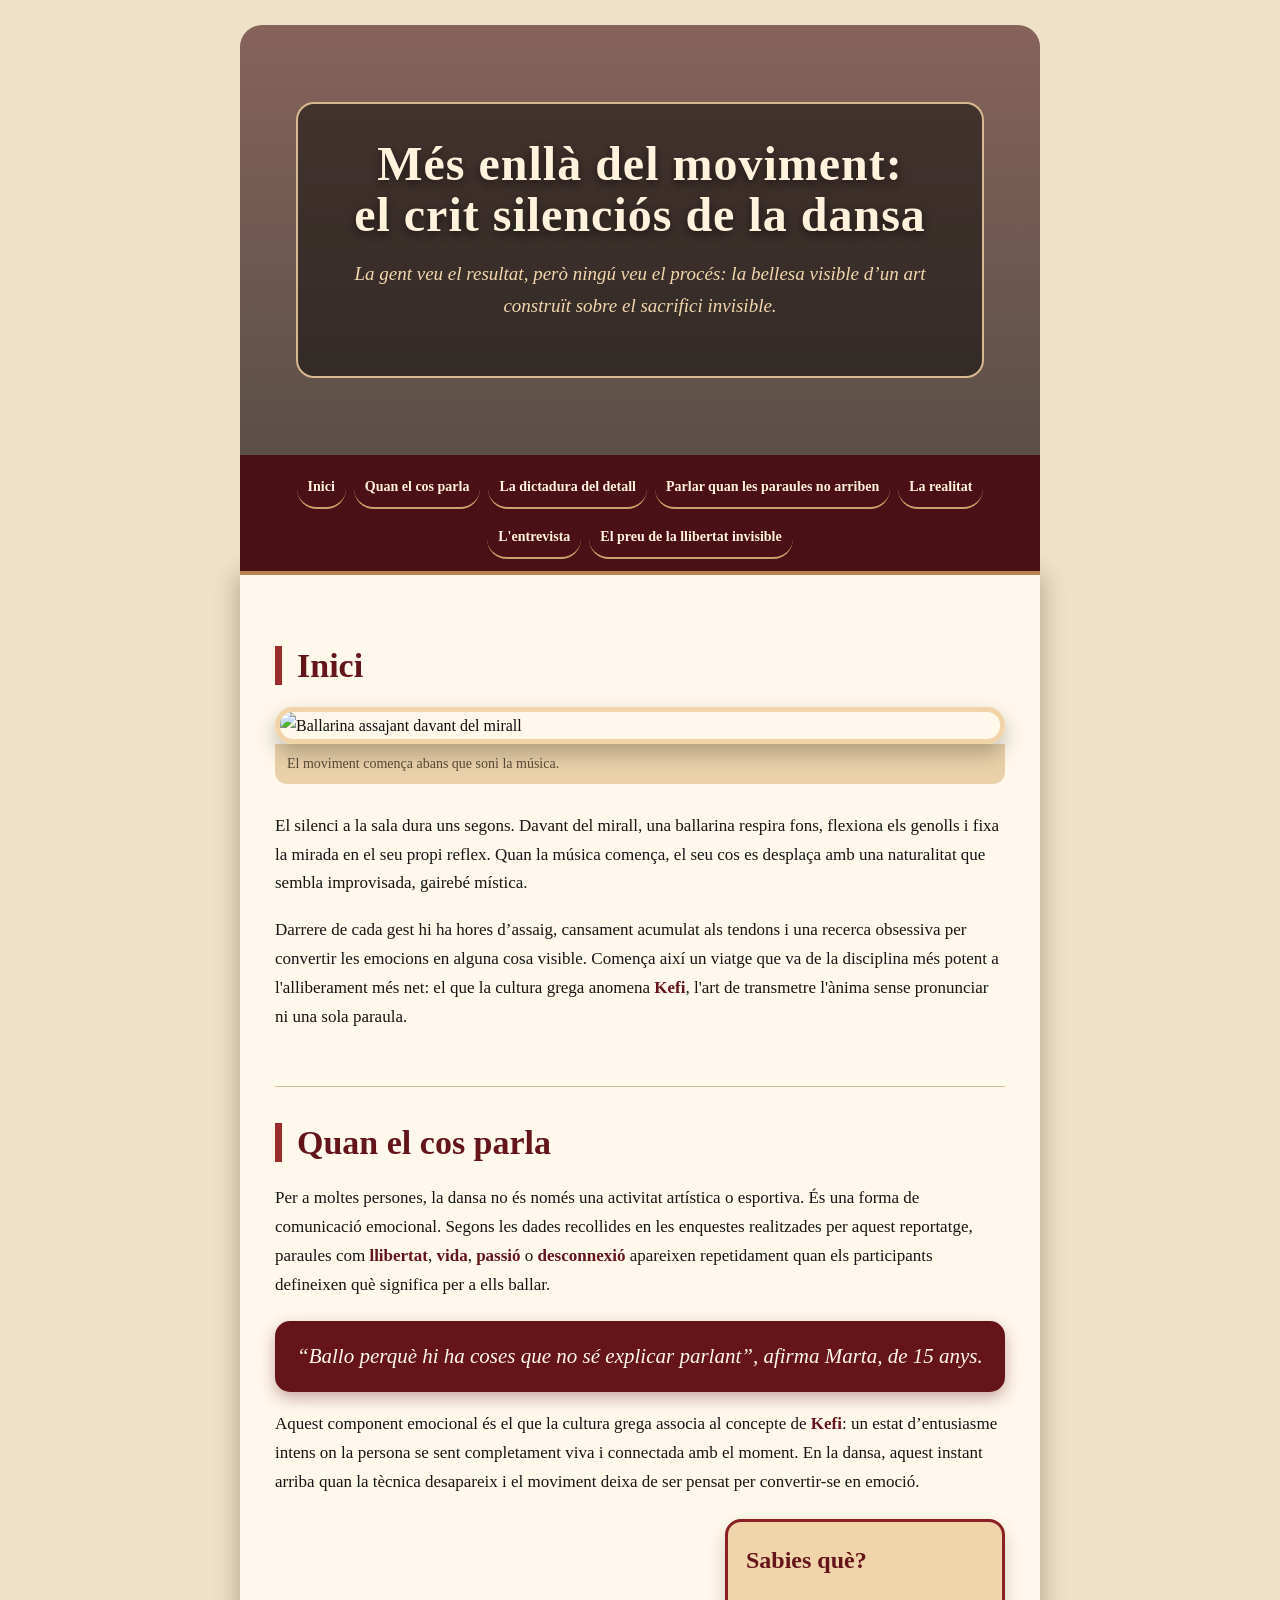
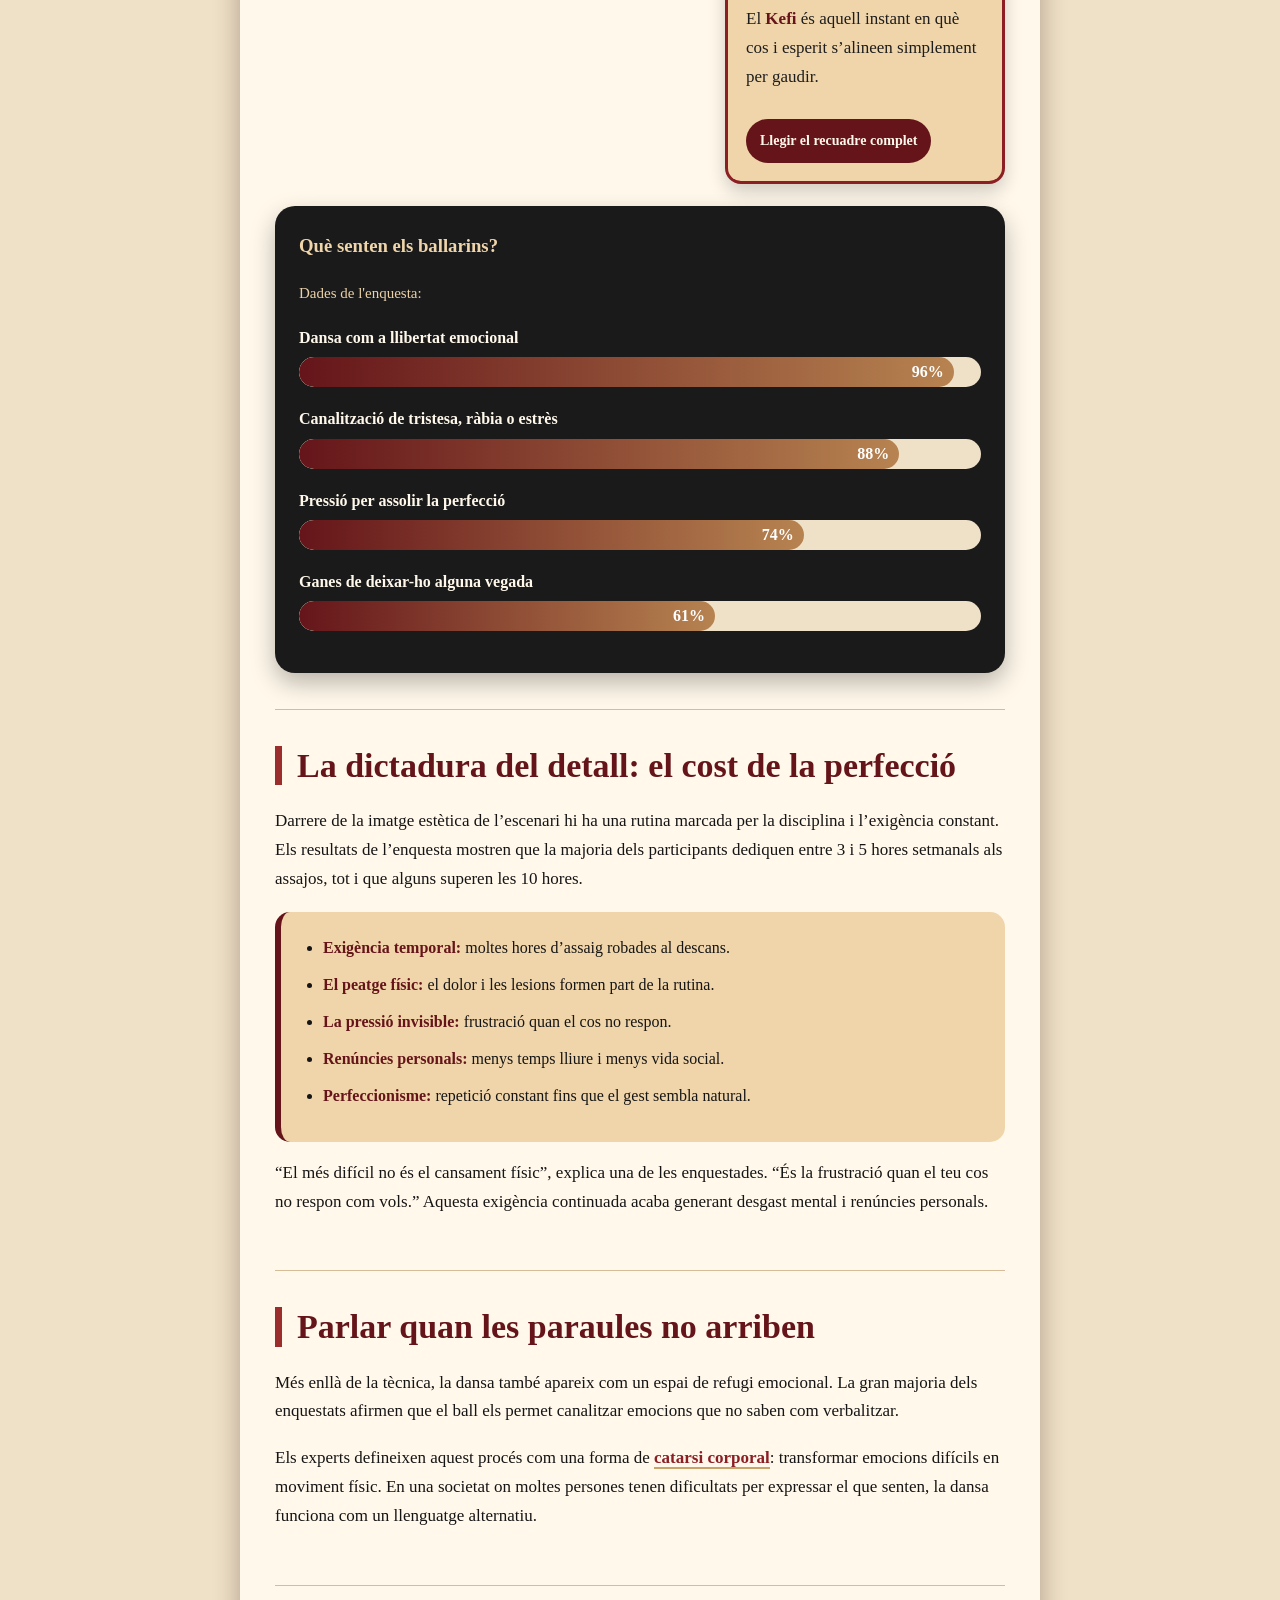
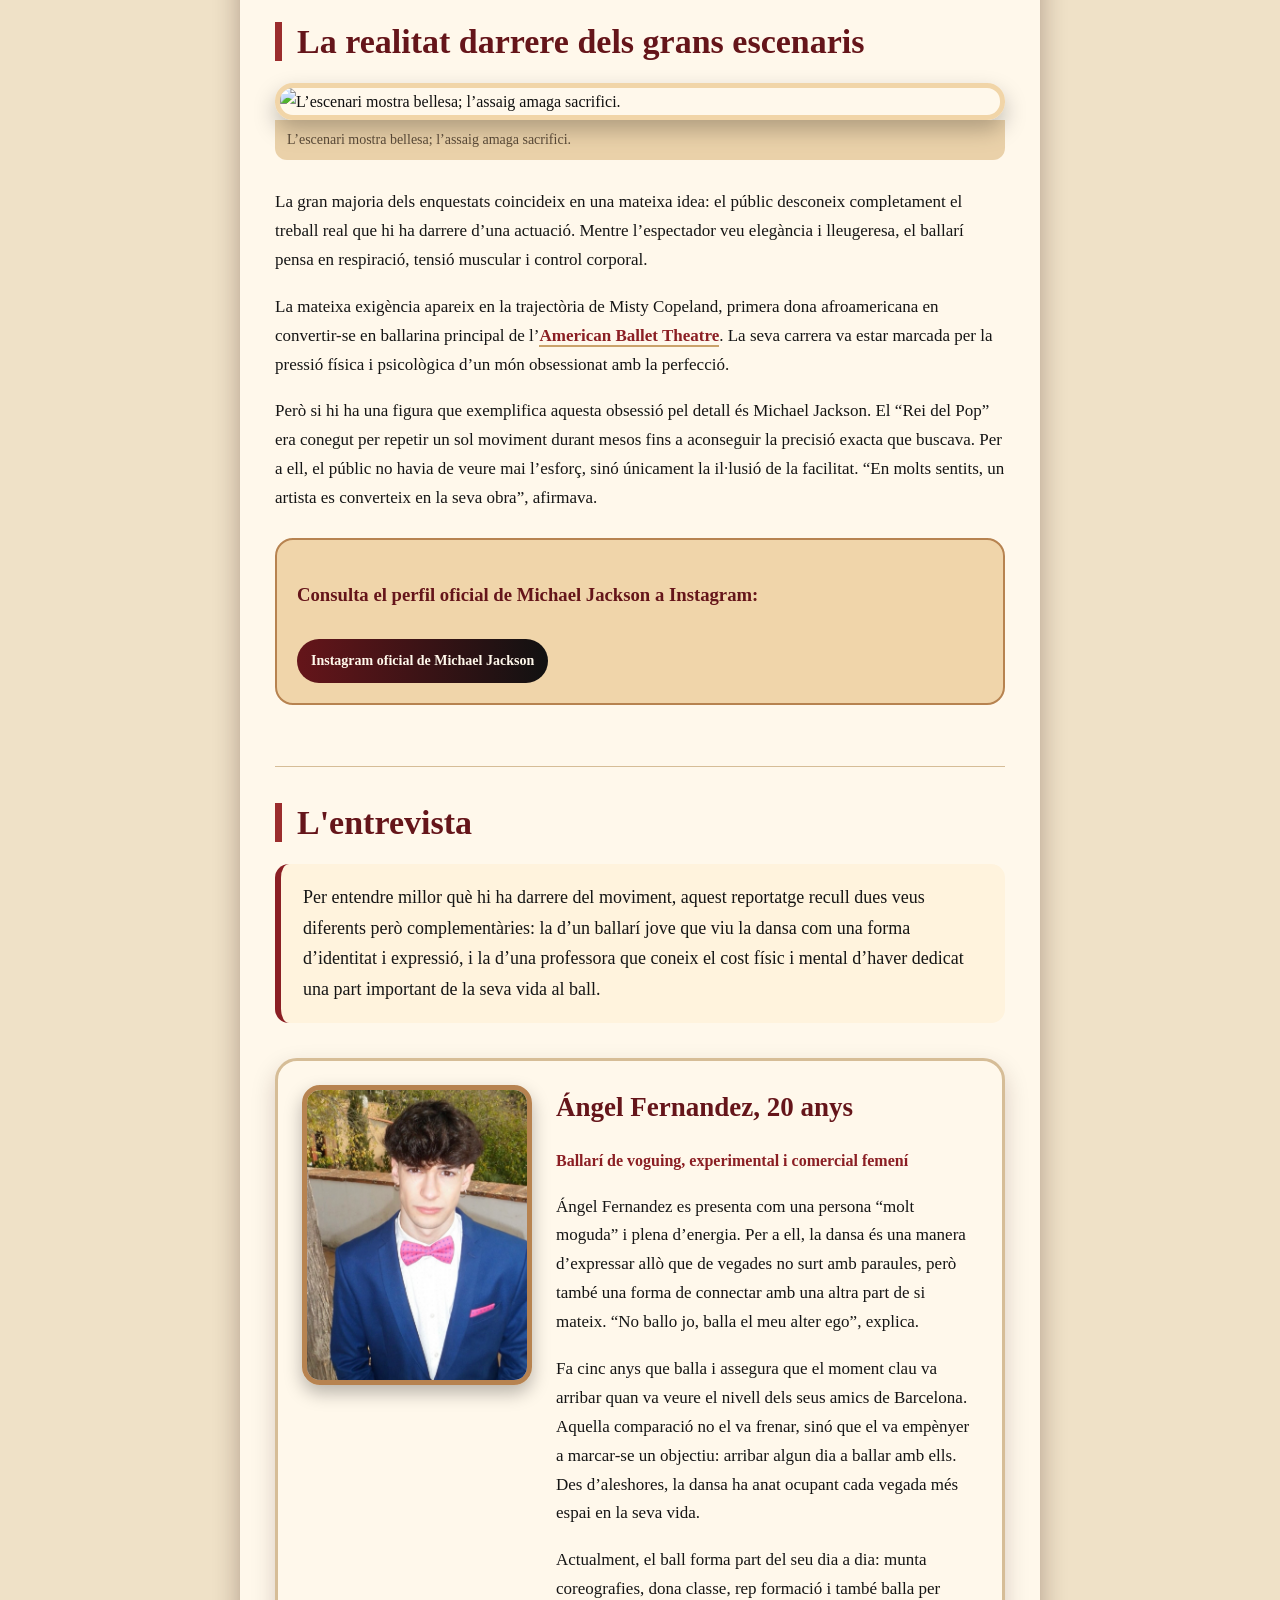
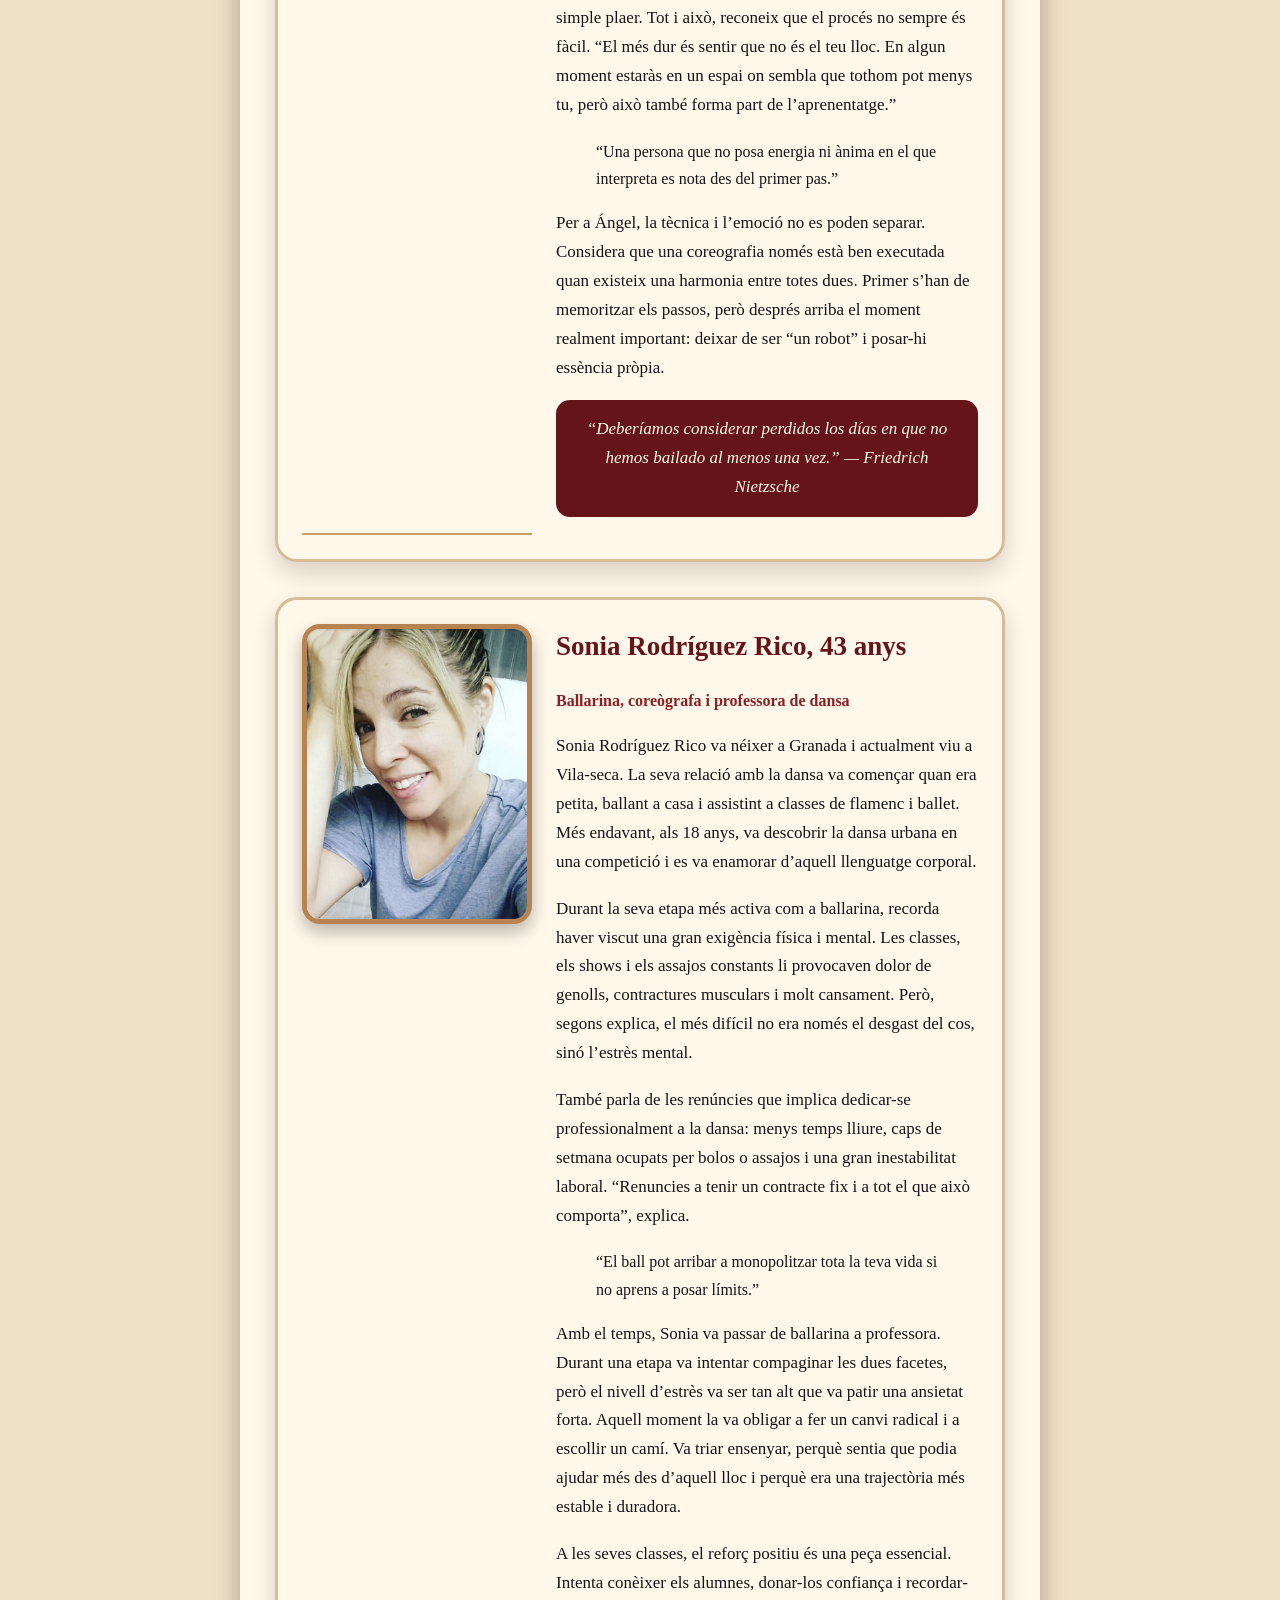
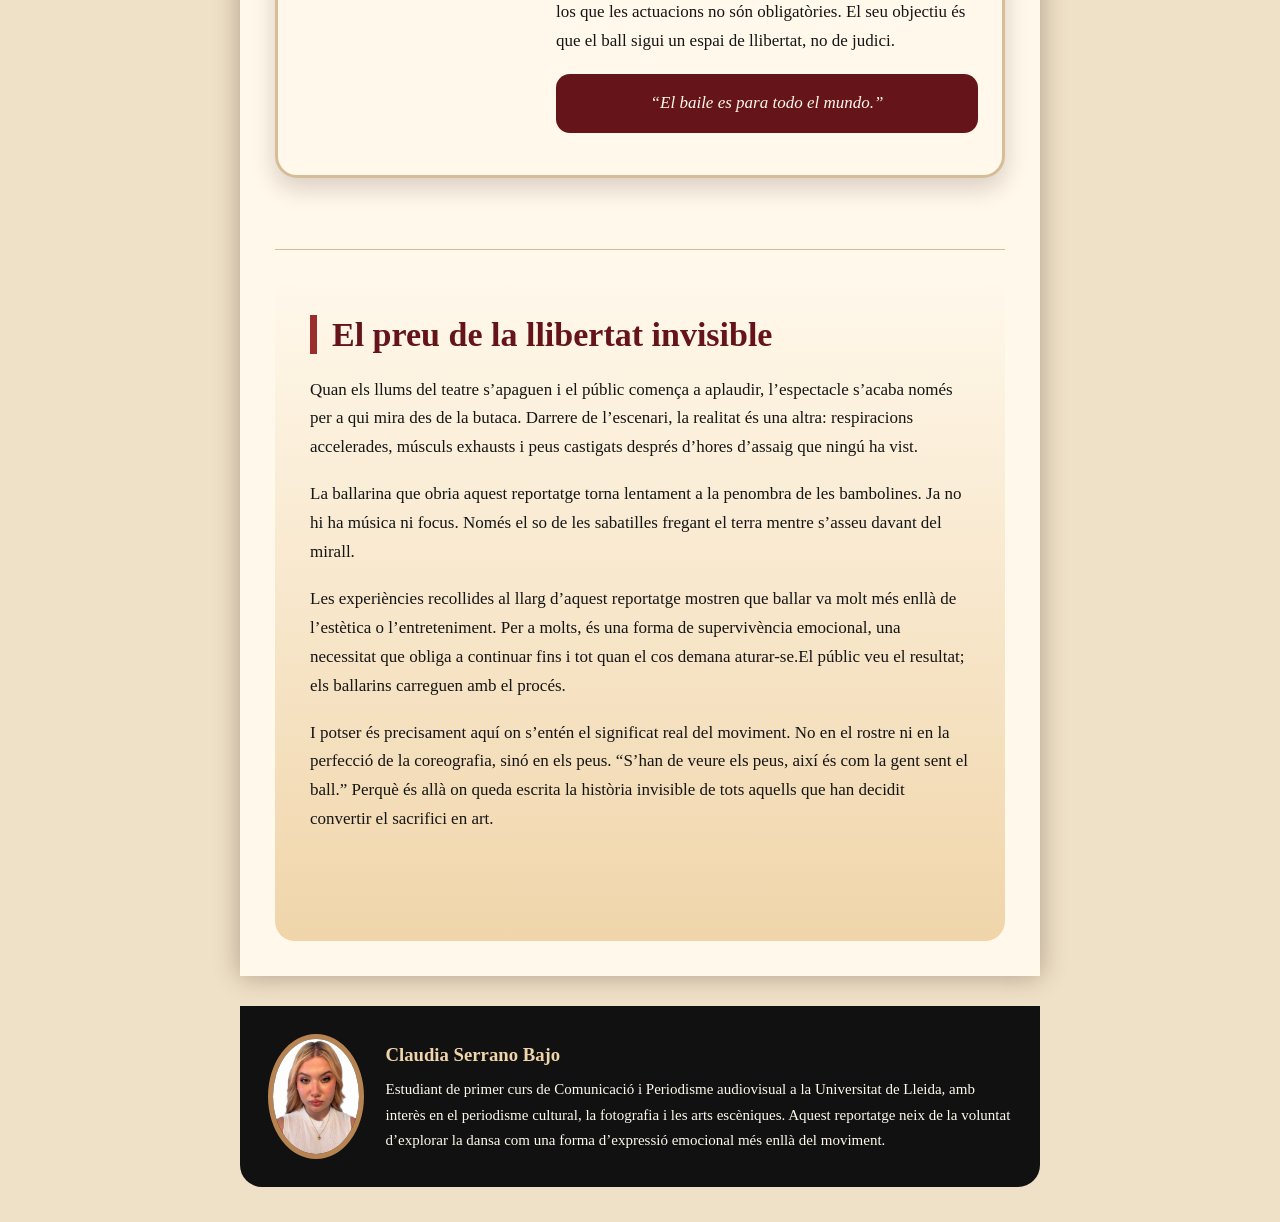
==== commit 1e40c309: "Update index.html" ====
--- a/index.html
+++ b/index.html
@@ -169,10 +169,7 @@
 
             <p class="frase-final">“Deberíamos considerar perdidos los días en que no hemos bailado al menos una vez.” — Friedrich Nietzsche</p>
         </div>
-             <div class="instagram-centre">
-    <blockquote class="instagram-media" 
-        data-instgrm-permalink="https://www.instagram.com/reel/DVLsGmsCKHO/" 
-        data-instgrm-version="14">
+        
     </article>
 
     <article class="targeta-entrevista">
@@ -200,7 +197,7 @@
 
 </div>
 
-<script async src="//www.instagram.com/embed.js"></script>
+
         </div>
     </article>
 </section>
